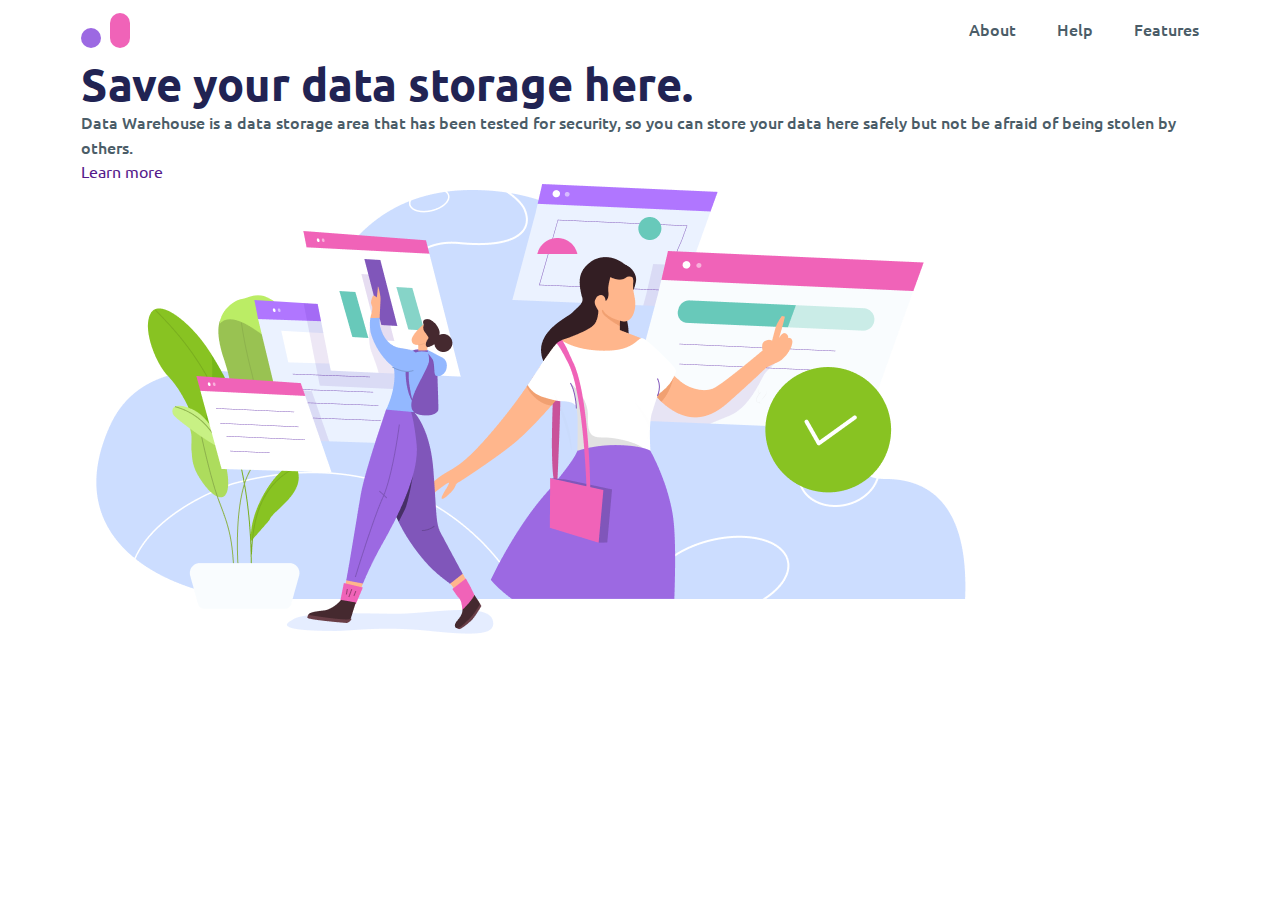
==== module1/index.html @ 9b4b3e64 "first-commit" ====
<!DOCTYPE html>
<html lang="ru">

<head>
  <meta charset="UTF-8">
  <meta name="viewport" content="width=device-width, initial-scale=1.0">
  <meta http-equiv="X-UA-Compatible" content="ie=edge">
  <link rel="stylesheet" href="./styles/style.css">
  <title>Ratio</title>
</head>

<body>

  <header class="header">

    <div class="container">
      <div class="header__menu">
        <div class="header__logo">
          <img src="./images/Logo.svg" alt="">
        </div>
        <nav class="header__links">
          <a href="" class="header__link">About</a>
          <a href="" class="header__link">Help</a>
          <a href="" class="header__link">Features</a>
        </nav>
      </div>
    </div>

  </header>

  <main>
    <section class="banner-principal">
      <div class="container">
        <div class="banner-principal__content">
          <h1 class="banner-principal__title">
            Save your data storage here.
          </h1>
          <p class="banner-principal__text">
            Data Warehouse is a data storage area that has been
            tested for security, so you can store your data here
            safely but not be afraid of being stolen by others.
          </p>
          <a href="" class="banner-principal__btn">Learn more</a>
        </div>
        <div class="banner-principal__image-container">
          <img src="./images/image1 1.svg" alt="" srcset="">
        </div>
      </div>

    </section>

  </main>

  <footer>

  </footer>


  <script src="script.js"></script>
</body>

</html>
---- module1/styles/style.css ----
/*у Убунту нет font-w 800 и 900, как предусматривает макет*/
/*mobile-first*/
@import url('https://fonts.googleapis.com/css2?family=Ubuntu:wght@400;500;700&display=swap');
@import url("./banner-principal.css");


* {
  box-sizing: border-box;
  margin: 0;
}

* > img {
  max-width: 100%;
  height: auto;
}

body {
  font-family: 'Ubuntu', sans-serif;
  background-color: #fff;
}

.container {
  max-width: 1118px;
  width: 90vw;
  height: 100%;
  margin: auto;
}


.header {
  height: 60px;
}

.header__menu {
  height: 100%;
  display: flex;
  justify-content: space-between;
  align-items: center;
  gap: 25px;
}

.header__logo {
  width: 49px;
  height: 35px;
}

.header__links {
  max-width: 230px;
  display: flex;
  justify-content: space-between;
  flex: 1 1 auto;
}

.header__link {
  display: block;
  text-decoration: none;
  font-style: normal;
  font-weight: 500;
  font-size: 16px;
  line-height: 160%;
  color: #4B5D68;
}
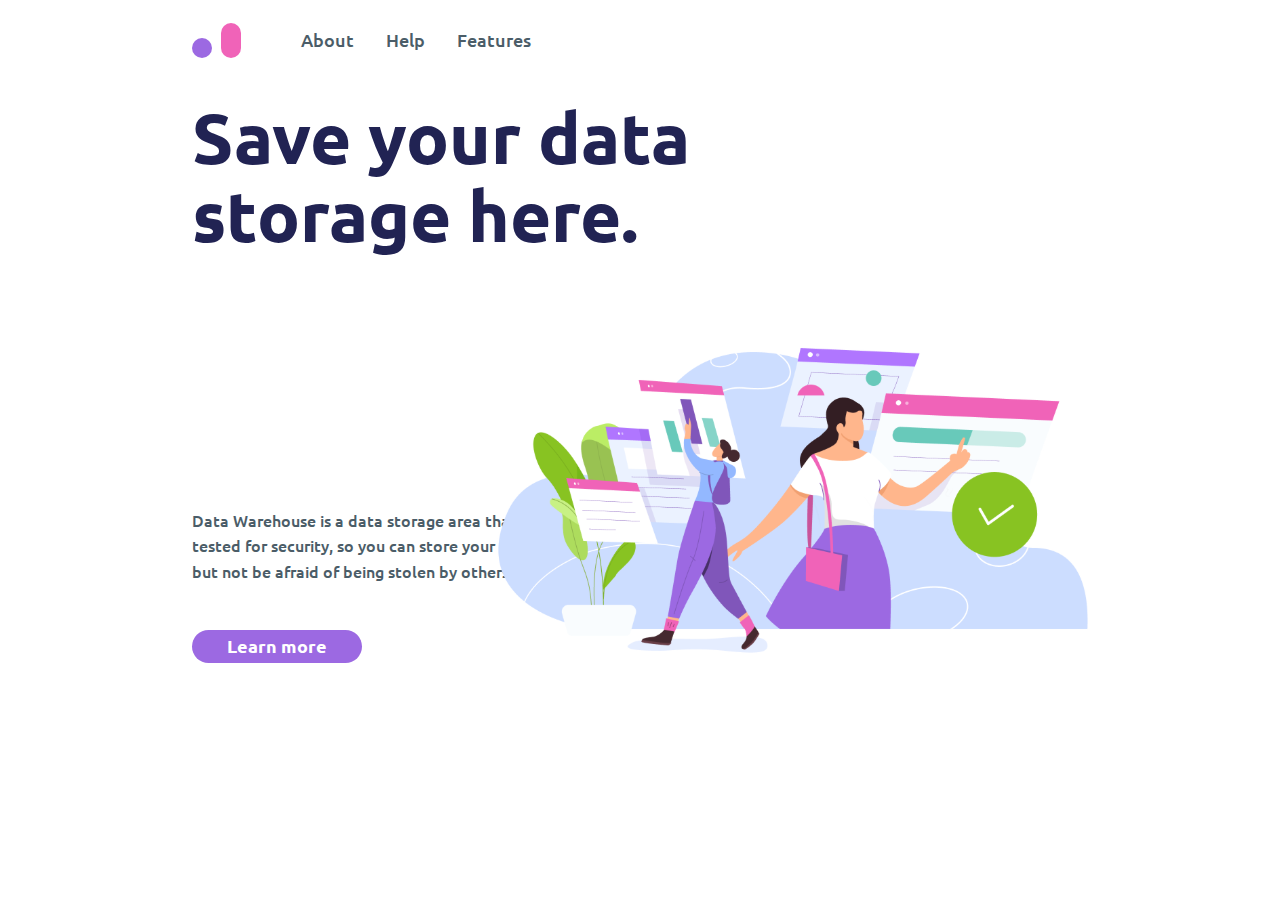
==== commit de9873a5: "2 блока до 1600" ====
--- a/module1/index.html
+++ b/module1/index.html
@@ -6,6 +6,7 @@
   <meta name="viewport" content="width=device-width, initial-scale=1.0">
   <meta http-equiv="X-UA-Compatible" content="ie=edge">
   <link rel="stylesheet" href="./styles/style.css">
+  <link rel="stylesheet" href="./styles/banner-principal.css">
   <title>Ratio</title>
 </head>
 
@@ -30,7 +31,7 @@
 
   <main>
     <section class="banner-principal">
-      <div class="container">
+      <div class="banner-principal__body container">
         <div class="banner-principal__content">
           <h1 class="banner-principal__title">
             Save your data storage here.
--- a/module1/styles/style.css
+++ b/module1/styles/style.css
@@ -1,5 +1,12 @@
 /*у Убунту нет font-w 800 и 900, как предусматривает макет*/
 /*mobile-first*/
+/*>=576px*/
+/*>=768px*/
+/*>=992px*/
+/*>=1200px*/
+/*>=1400px => макет в Фигме*/
+
+
 @import url('https://fonts.googleapis.com/css2?family=Ubuntu:wght@400;500;700&display=swap');
 @import url("./banner-principal.css");
 
@@ -9,8 +16,9 @@
   margin: 0;
 }
 
-* > img {
-  max-width: 100%;
+*>img {
+  display: block;
+  width: 100%;
   height: auto;
 }
 
@@ -25,16 +33,22 @@
   height: 100%;
   margin: auto;
 }
+@media screen and (min-width: 1200px) {
+  .container {
+    width: 70vw;
+  }
+}
 
 
 .header {
   height: 60px;
+  margin-bottom: 4vh;
 }
 
 .header__menu {
   height: 100%;
   display: flex;
-  justify-content: space-between;
+  justify-content: flex-start;
   align-items: center;
   gap: 25px;
 }
@@ -59,4 +73,26 @@
   font-size: 16px;
   line-height: 160%;
   color: #4B5D68;
+}
+
+@media screen and (min-width: 768px) {
+  .header {
+    height: 80px;
+    margin-bottom: 2vh;
+  }
+
+  .header__menu {
+    /* gap: 120px */
+  }
+
+  .header__link {
+    font-size: 18px;
+  }
+
+}
+
+@media screen and (min-width: 992px) {
+  .header__menu {
+    gap: 60px
+  }
 }--- a/module1/styles/banner-principal.css
+++ b/module1/styles/banner-principal.css
@@ -0,0 +1,134 @@
+.banner-principal {}
+
+.banner-principal__body {
+  display: flex;
+  flex-direction: column;
+  height: 565px;
+
+}
+
+.banner-principal__content {
+  display: flex;
+  flex-direction: column;
+  margin-bottom: 5vh;
+}
+
+.banner-principal__title {
+  font-style: normal;
+  font-weight: 700;
+  /* font-size: 45px; */
+  font-size: calc(45px + (25 + 25 * 0.7) * ((100vw - 320px) / 1600));
+  line-height: 110%;
+  color: #212353;
+  margin-bottom: 4vh;
+}
+
+.banner-principal__text {
+  font-style: normal;
+  font-weight: 500;
+  font-size: 16px;
+  line-height: 160%;
+  color: #4B5D68;
+  margin-bottom: 4vh;
+}
+
+.banner-principal__btn {
+  display: flex;
+  justify-content: center;
+  align-items: center;
+  width: 170px;
+  height: 60px;
+  margin: auto;
+  text-decoration: none;
+  color: #fff;
+  background-color: #9C69E2;
+  border-radius: 50px;
+  font-size: 18px;
+  font-weight: 800;
+  font-style: normal;
+  line-height: 160%;
+}
+
+.banner-principal__image-container {
+  display: flex;
+  justify-content: flex-end;
+}
+
+@media screen and (min-width: 768px) {
+  .banner-principal__content {
+    margin-bottom: 10vh;
+  }
+
+  .banner-principal__title {
+    margin-bottom: 3vh;
+  }
+
+  .banner-principal__content {}
+
+  .banner-principal__text {
+    /* margin-bottom: 10vh; */
+  }
+
+}
+
+@media screen and (min-width: 992px) {
+  .banner-principal__body {
+    flex-direction: row;
+  }
+
+  .banner-principal__content {
+    flex-shrink: 4;
+    margin-bottom: 0;
+  }
+
+  .banner-principal__title {
+    /* position: absolute; */
+    min-width: 200%;
+    max-width: 50vh;
+    height: 30%;
+    margin: 0 0 5vh;
+  }
+
+  .banner-principal__text {
+    /* margin-top: 30%; */
+    min-width: 120%;
+    margin-bottom: 30%;
+  }
+
+  .banner-principal__btn {
+    margin: 0 0;
+  }
+
+  .banner-principal__image-container {
+    display: flex;
+    align-items: flex-end;
+    flex-shrink: 2;
+    min-width: 600px;
+  }
+}
+
+@media screen and (min-width: 1200px) {
+  .banner-principal__body {}
+
+  .banner-principal__content {
+    margin-bottom: 0;
+  }
+
+  .banner-principal__title {
+    width: 200%;
+    height: fit-content;
+    margin: 0 0 2vh;
+  }
+
+  .banner-principal__text {
+    width: 150%;
+    margin-top: 80%;
+    margin-bottom: 5vh;
+  }
+
+  .banner-principal__btn {
+    margin: 0 0;
+  }
+
+  .banner-principal__image-container {}
+}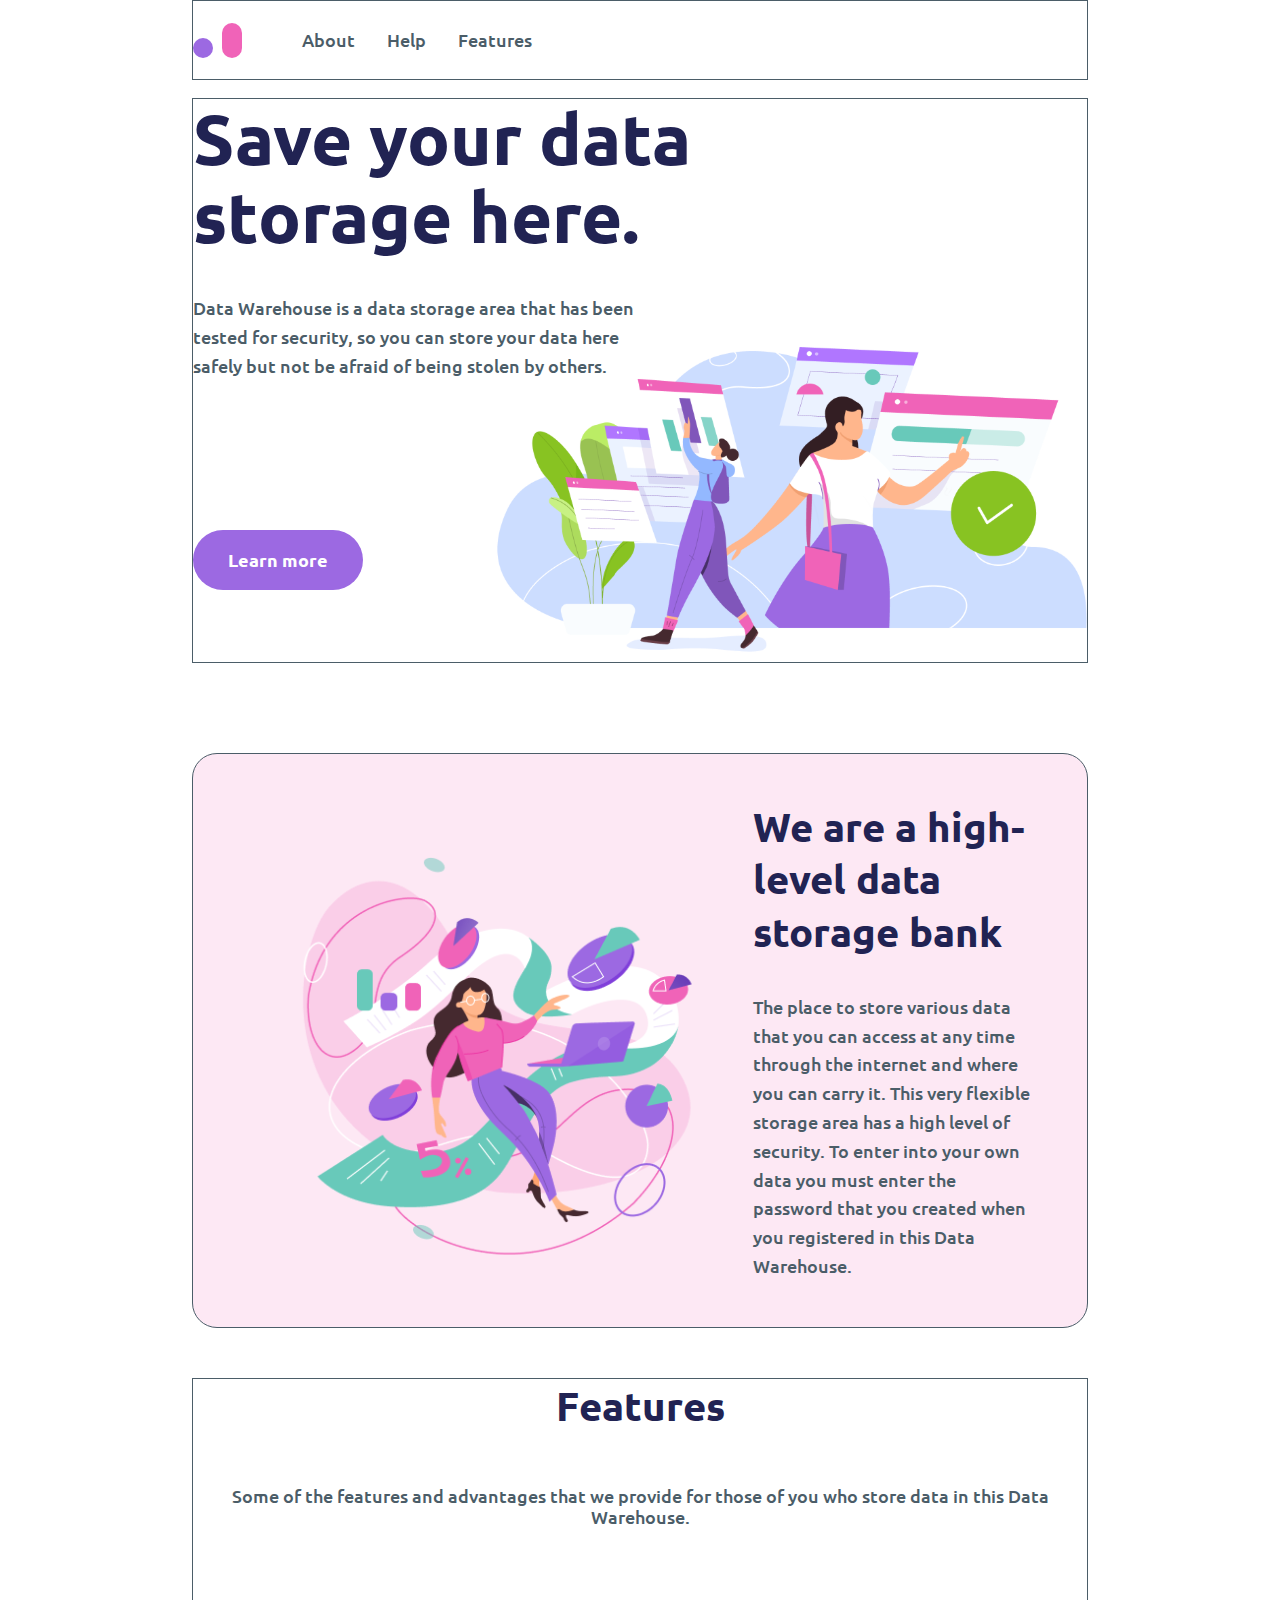
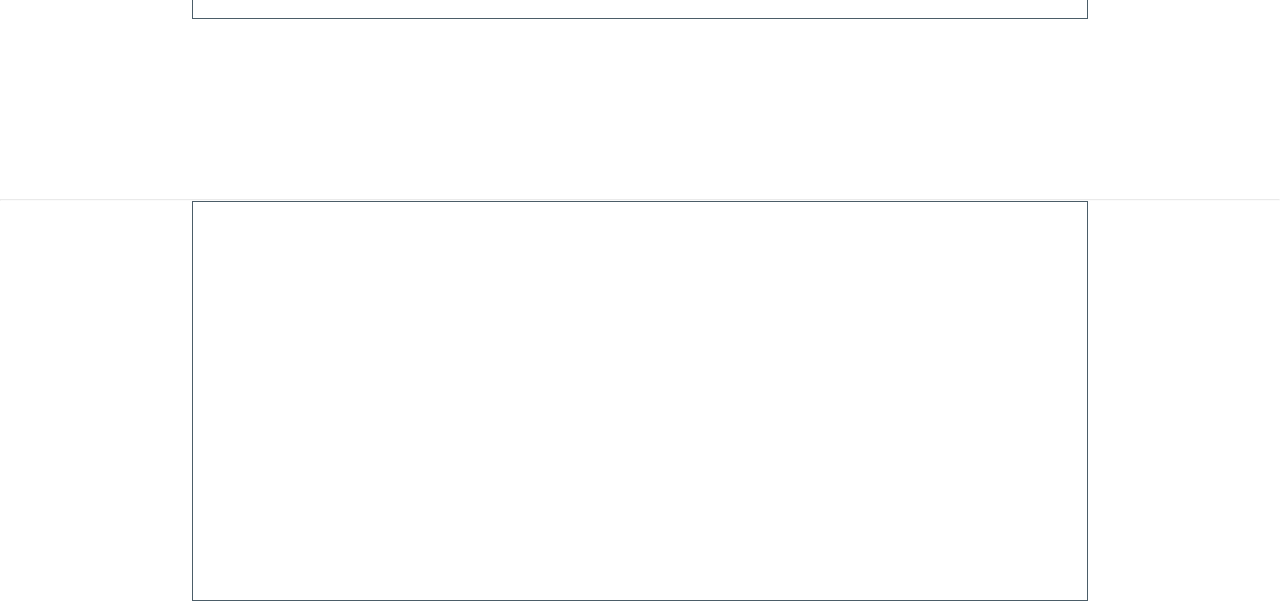
==== commit 46eca6d1: "продолжение вёрстки" ====
--- a/module1/index.html
+++ b/module1/index.html
@@ -5,8 +5,12 @@
   <meta charset="UTF-8">
   <meta name="viewport" content="width=device-width, initial-scale=1.0">
   <meta http-equiv="X-UA-Compatible" content="ie=edge">
+  <link rel="shortcut icon" href="./images/Logo.svg" type="image/x-icon">
   <link rel="stylesheet" href="./styles/style.css">
   <link rel="stylesheet" href="./styles/banner-principal.css">
+  <link rel="stylesheet" href="./styles/description.css">
+  <link rel="stylesheet" href="./styles/features.css">
+  <link rel="stylesheet" href="./styles/footer.css">
   <title>Ratio</title>
 </head>
 
@@ -50,10 +54,122 @@
 
     </section>
 
+    <section class="description">
+      <div class="description__body container">
+        <div class="description__image-container">
+          <img src="./images/image2.svg" alt="">
+        </div>
+        <div class="description__content">
+          <h2 class="description__title">We are a high-level data storage bank</h2>
+          <p class="description__text">The place to store various data that you can access at any time through the
+            internet and
+            where you can carry it.
+            This very flexible storage area has a high level of security. To enter into your own data you must enter the
+            password
+            that you created when you registered in this Data Warehouse.</p>
+        </div>
+      </div>
+
+    </section>
+
+    <section class="features">
+      <div class="features__body container">
+        <header class="features__header">
+          <h2 class="features__title">Features</h2>
+          <p class="features__text">
+            Some of the features and advantages that
+            we provide for those of you who store data
+            in this Data Warehouse.
+          </p>
+        </header>
+        <div class="features__items">
+          <!-- <article class="features-item">
+            <div class="features-item__image-container">
+              <img src="./images/image3 1.svg" alt="">
+            </div>
+            <div class="features-item__content">
+              <h3 class="features-item__title">Search Data</h3>
+              <p class="features-item__text">Don’t worry if your
+                data is very large, the Data Warehoue provides 
+                a search engine, which is useful for making 
+                it easier to find data effectively saving time.
+              </p>
+              <div class="features-item__more">
+                <a href="" class="features-item__link">Learn more</a>
+                <img class="features-item__icon" src="./images/icons/arrow.svg" alt="icon to link">
+              </div>
+
+            </div>
+
+
+          </article>
+          <article class="features-item">
+            <div class="features-item__image-container">
+              <img src="./images/image4.svg" alt="">
+            </div>
+            <div class="features-item__content">
+              <h3 class="features-item__title">24 Hours Access</h3>
+              <p class="features-item__text">Access is given 24 hours a full morning to night and
+              meet again in the morning, giving you comfort when
+              you need data when urgent.
+              </p>
+              <div class="features-item__more">
+                <a href="" class="features-item__link">Learn more</a>
+                <img class="features-item__icon" src="./images/icons/arrow.svg" alt="icon to link">
+              </div>
+          
+            </div>
+          
+          
+          </article>
+          <article class="features-item">
+            <div class="features-item__image-container">
+              <img src="./images/image5 1.svg" alt="">
+            </div>
+            <div class="features-item__content">
+              <h3 class="features-item__title">Print Out</h3>
+              <p class="features-item__text">Print out service gives you convenience if someday
+              you need print data, just edit it all and just print it.
+              </p>
+              <div class="features-item__more">
+                <a href="" class="features-item__link">Learn more</a>
+                <img class="features-item__icon" src="./images/icons/arrow.svg" alt="icon to link">
+              </div>
+          
+            </div>
+          
+          
+          </article>
+          <article class="features-item">
+            <div class="features-item__image-container">
+              <img src="./images/image6 1.svg" alt="">
+            </div>
+            <div class="features-item__content">
+              <h3 class="features-item__title">Security Code</h3>
+              <p class="features-item__text">Data Security is one of our best facilities. Allows for your files
+              to be safer. The file can be secured with a code or password that
+              you created, so only you can open the file.
+              </p>
+              <div class="features-item__more">
+                <a href="" class="features-item__link">Learn more</a>
+                <img class="features-item__icon" src="./images/icons/arrow.svg" alt="icon to link">
+              </div>
+          
+            </div>
+          
+          
+          </article> -->
+        </div>
+      </div>
+    </section>
+
   </main>
-
-  <footer>
-
+  <footer class="footer">
+    <hr>
+    <div class="footer-container container">
+      <div class="footer-content"></div>
+      <div class="footer-social-media"></div>
+    </div>
   </footer>
 
 
--- a/module1/styles/style.css
+++ b/module1/styles/style.css
@@ -9,6 +9,9 @@
 
 @import url('https://fonts.googleapis.com/css2?family=Ubuntu:wght@400;500;700&display=swap');
 @import url("./banner-principal.css");
+@import url("./description.css");
+@import url("./features.css");
+@import url("./footer.css");
 
 
 * {
@@ -28,11 +31,14 @@
 }
 
 .container {
-  max-width: 1118px;
+  max-width: 1120px;
   width: 90vw;
   height: 100%;
   margin: auto;
+
+  border: 1px solid #4B5D68;
 }
+
 @media screen and (min-width: 1200px) {
   .container {
     width: 70vw;
--- a/module1/styles/banner-principal.css
+++ b/module1/styles/banner-principal.css
@@ -1,22 +1,25 @@
-.banner-principal {}
+.banner-principal {
+  margin-bottom: 60px;
+}
 
 .banner-principal__body {
   display: flex;
   flex-direction: column;
-  height: 565px;
+  min-height: 565px;
+
 
 }
 
 .banner-principal__content {
   display: flex;
   flex-direction: column;
-  margin-bottom: 5vh;
+  margin-bottom: 8vh;
 }
 
 .banner-principal__title {
   font-style: normal;
   font-weight: 700;
-  /* font-size: 45px; */
+  /* font-size: 45px; для 1600px*/
   font-size: calc(45px + (25 + 25 * 0.7) * ((100vw - 320px) / 1600));
   line-height: 110%;
   color: #212353;
@@ -108,6 +111,10 @@
 }
 
 @media screen and (min-width: 1200px) {
+  .banner-principal {
+    margin-bottom: 90px;
+  }
+
   .banner-principal__body {}
 
   .banner-principal__content {
@@ -117,13 +124,13 @@
   .banner-principal__title {
     width: 200%;
     height: fit-content;
-    margin: 0 0 2vh;
+    margin: 0 0 40px;
   }
 
   .banner-principal__text {
     width: 150%;
-    margin-top: 80%;
-    margin-bottom: 5vh;
+    margin-bottom: 150px;
+    font-size: 18px;
   }
 
   .banner-principal__btn {
--- a/module1/styles/description.css
+++ b/module1/styles/description.css
@@ -0,0 +1,87 @@
+.description {
+  margin-bottom: 50px;
+}
+
+.description__body {
+  display: flex;
+  flex-direction: column-reverse;
+  background: rgba(240, 99, 184, 0.15);
+  border-radius: 25px;
+  padding: 7% 4%;
+}
+
+
+.description__image-container {}
+
+.description__content {}
+
+.description__title {
+  font-style: normal;
+  font-weight: 700;
+  /* font-size: 40px; для 1600px*/
+  font-size: calc(30px + (10 + 10 * 0.7) * ((100vw - 320px) / 1600));
+  line-height: 130%;
+  color: #212353;
+  margin-bottom: 4vh;
+}
+
+.description__text {
+  font-style: normal;
+  font-weight: 500;
+  font-size: 18px;
+  /* line-height: 160%; для 1600px*/
+  line-height: 120%;
+  color: #4B5D68;
+}
+
+@media screen and (min-width: 992px) {
+  .description__body {
+    flex-direction: row;
+    gap: 5%;
+  }
+
+  .description__image-container {
+    flex-shrink: 1;
+  }
+
+  .description__content {
+    flex-shrink: 2;
+  }
+
+  .description__text {
+    line-height: 160%;
+  }
+}
+
+@media screen and (min-width:1200px) {
+  .description {
+    /* max-height: 560px; */
+  }
+
+  .description__body {
+    padding: 3% 4%;
+  }
+
+  .description__image-container {
+    width: 469px;
+    height: 496px;
+    flex-shrink: 0;
+  }
+
+  .description__content {
+    display: flex;
+    flex-direction: column;
+    justify-content: center;
+  }
+
+  .description__text {
+    line-height: 160%;
+  }
+}
+
+@media screen and (min-width:1400px) {
+  .description {
+    max-height: 560px;
+    margin-bottom: 100px;
+  }
+}--- a/module1/styles/features.css
+++ b/module1/styles/features.css
@@ -0,0 +1,237 @@
+.features {}
+
+.features__body {
+  margin-bottom: 20vh;
+}
+
+.features__header {
+  display: flex;
+  flex-direction: column;
+  align-items: center;
+  margin-bottom: 50px;
+}
+
+.features__title {
+  font-style: normal;
+  font-weight: 700;
+  /* font-size: 40px; для 1600px */
+  font-size: calc(30px + (10 + 10 * 0.7) * ((100vw - 320px) / 1600));
+  line-height: 130%;
+  color: #212353;
+  margin-bottom: 6%;
+}
+
+.features__text {
+  font-style: normal;
+  font-weight: 500;
+  font-size: 18px;
+  text-align: center;
+  line-height: 120%;
+  /* line-height: 160%; для 1600px*/
+  color: #4B5D68;
+}
+
+.features__items {
+  display: flex;
+  flex-direction: column;
+  gap: 30px;
+}
+
+.features-item {
+  display: block;
+  background: url("../images/backgrounds/Group 70.svg") no-repeat;
+  background-size: auto 100%;
+  max-width: 442px;
+  height: auto;
+  /* max-height: 358px; */
+  margin: auto;
+  padding: 10%;
+  border-radius: 50px;
+}
+
+.features-item__image-container {
+  display: block;
+  min-width: 200px;
+  height: auto;
+  max-width: 230px;
+  margin: auto;
+  /* margin-top: -60%; */
+}
+
+.features-item__content {
+  display: flex;
+  flex-direction: column;
+  justify-content: space-between;
+  min-height: 200px;
+  max-width: 220px;
+  gap: 10px;
+}
+
+.features-item__title {
+  font-style: normal;
+  font-weight: 400;
+  font-size: 24px;
+  line-height: 130%;
+  text-align: center;
+  color: #212353;
+}
+
+.features-item__text {
+  font-style: normal;
+  font-weight: normal;
+  font-size: 16px;
+  width: 90%;
+  margin: auto;
+  /* line-height: 160%; для 1600px*/
+  line-height: 130%;
+  color: #4B5D68;
+}
+
+.features-item__more {
+  display: flex;
+  flex-direction: row;
+  justify-content: space-between;
+  width: 127px;
+  height: 26px;
+  margin: auto;
+}
+
+.features-item__link {
+  text-decoration: none;
+  font-style: normal;
+  font-weight: 900;
+  font-size: 16px;
+  /* line-height: 160%; для 1600px */
+  line-height: 120%;
+  letter-spacing: 0.005em;
+  color: #212353;
+  margin-top: 2px;
+}
+
+.features-item__icon {
+  display: block;
+  width: 20px;
+  height: 14px;
+  margin: auto;
+}
+
+@media screen and (min-width:576px) {
+  .features__items {
+    flex-direction: row;
+    flex-wrap: wrap;
+  }
+
+  .features-item {
+    /*ПЕРЕДЕЛАТЬ*/
+    display: flex;
+    gap: 30px;
+    background: url("../images/backgrounds/Group 70.svg") no-repeat scroll right center;
+    background-size: contain;
+    padding: 20px 5px;
+    /* height: 442px; */
+  }
+
+  .features-item__image-container {
+    height: auto;
+    width: 232px;
+    flex-shrink: 2;
+    padding: 0;
+    margin: 0;
+    display: flex;
+    align-items: center;
+  }
+
+  .features-item__content {
+    flex-shrink: 6;
+    gap: 15px;
+  }
+
+  .features-item__title {
+    margin-bottom: 30px;
+  }
+
+  .features-item__text {
+    width: 100%;
+    line-height: 140%;
+  }
+}
+
+@media screen and (min-width:768px) {
+  .features__header {
+    margin-bottom: 50px;
+  }
+
+  .features-item__content {
+    gap: 30px;
+  }
+
+  .features-item__title {
+    margin: 0;
+  }
+
+  .features-item__text {
+    line-height: 160%;
+  }
+}
+
+@media screen and (min-width:992px) {
+  .features__header {
+    margin-bottom: 90px;
+  }
+
+  .features__items {
+    justify-content: space-between;
+  }
+
+  .features-item {
+    max-width: 400px;
+    margin: 0;
+  }
+}
+
+@media screen and (min-width:1400px) {
+  .features__header {
+    margin-bottom: 100px;
+  }
+
+  .features__items {
+    gap: 10px;
+    /* padding-left: 30px; */
+  }
+
+  .features-item {
+    max-width: 430px;
+    /* height: 358px; */
+    padding: 44px 0;
+    flex: 1 1 auto;
+  }
+
+  .features-item__image-container {
+    margin-left: -20%;
+    align-items: flex-start;
+  }
+
+  .features-item__content {}
+
+  .features-item__text {
+    margin: 0;
+  }
+
+  .features-item__more {
+    margin: 0;
+  }
+}
+
+@media screen and (min-width:1600px) {
+  .features__header {}
+
+  .features-item {
+    max-width: 442px;
+    /* height: 358px; */
+    padding: 44px 0;
+  }
+
+  .features__items {
+    gap: 45px;
+  }
+}--- a/module1/styles/footer.css
+++ b/module1/styles/footer.css
@@ -0,0 +1,13 @@
+.footer {
+  min-height: 400px;
+}
+
+.footer>hr {
+  height: 2px;
+  background: #9C69E2;
+  opacity: 0.2;
+}
+
+.footer-container {
+  min-height: 400px;
+}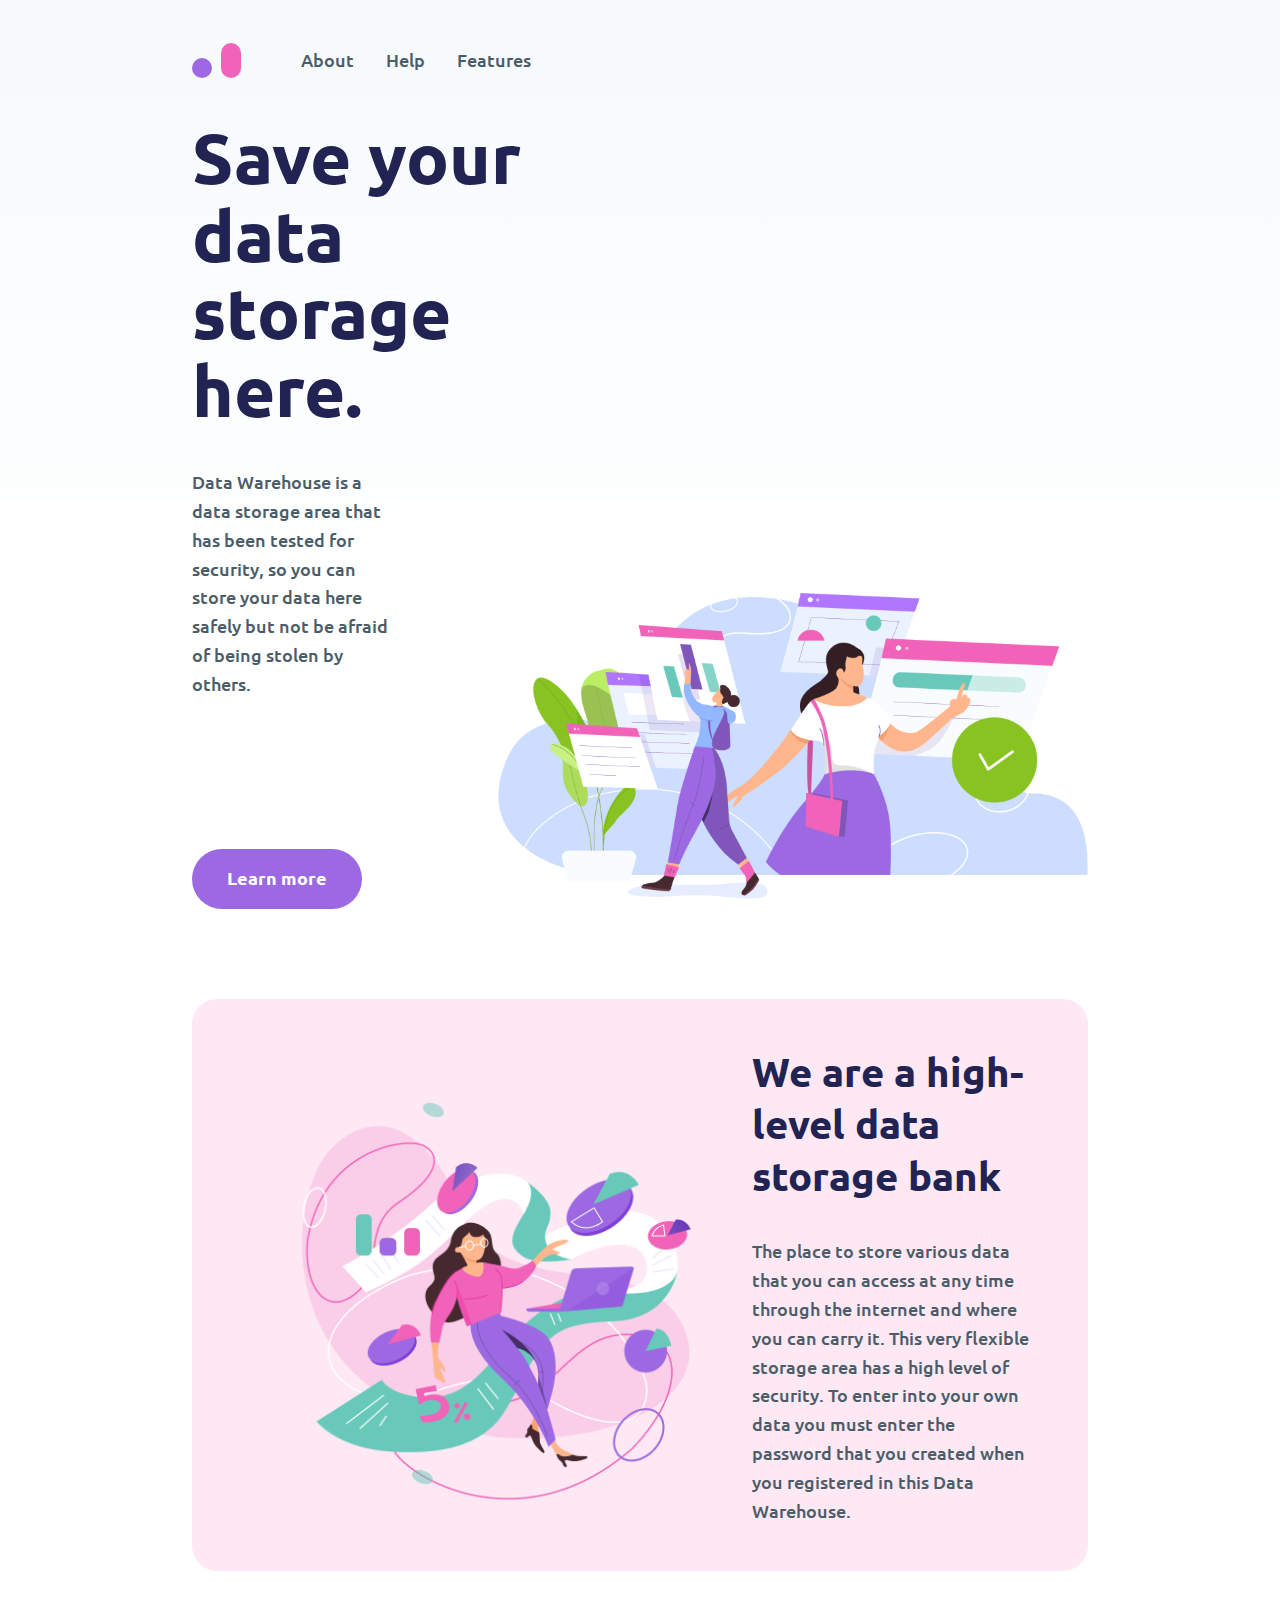
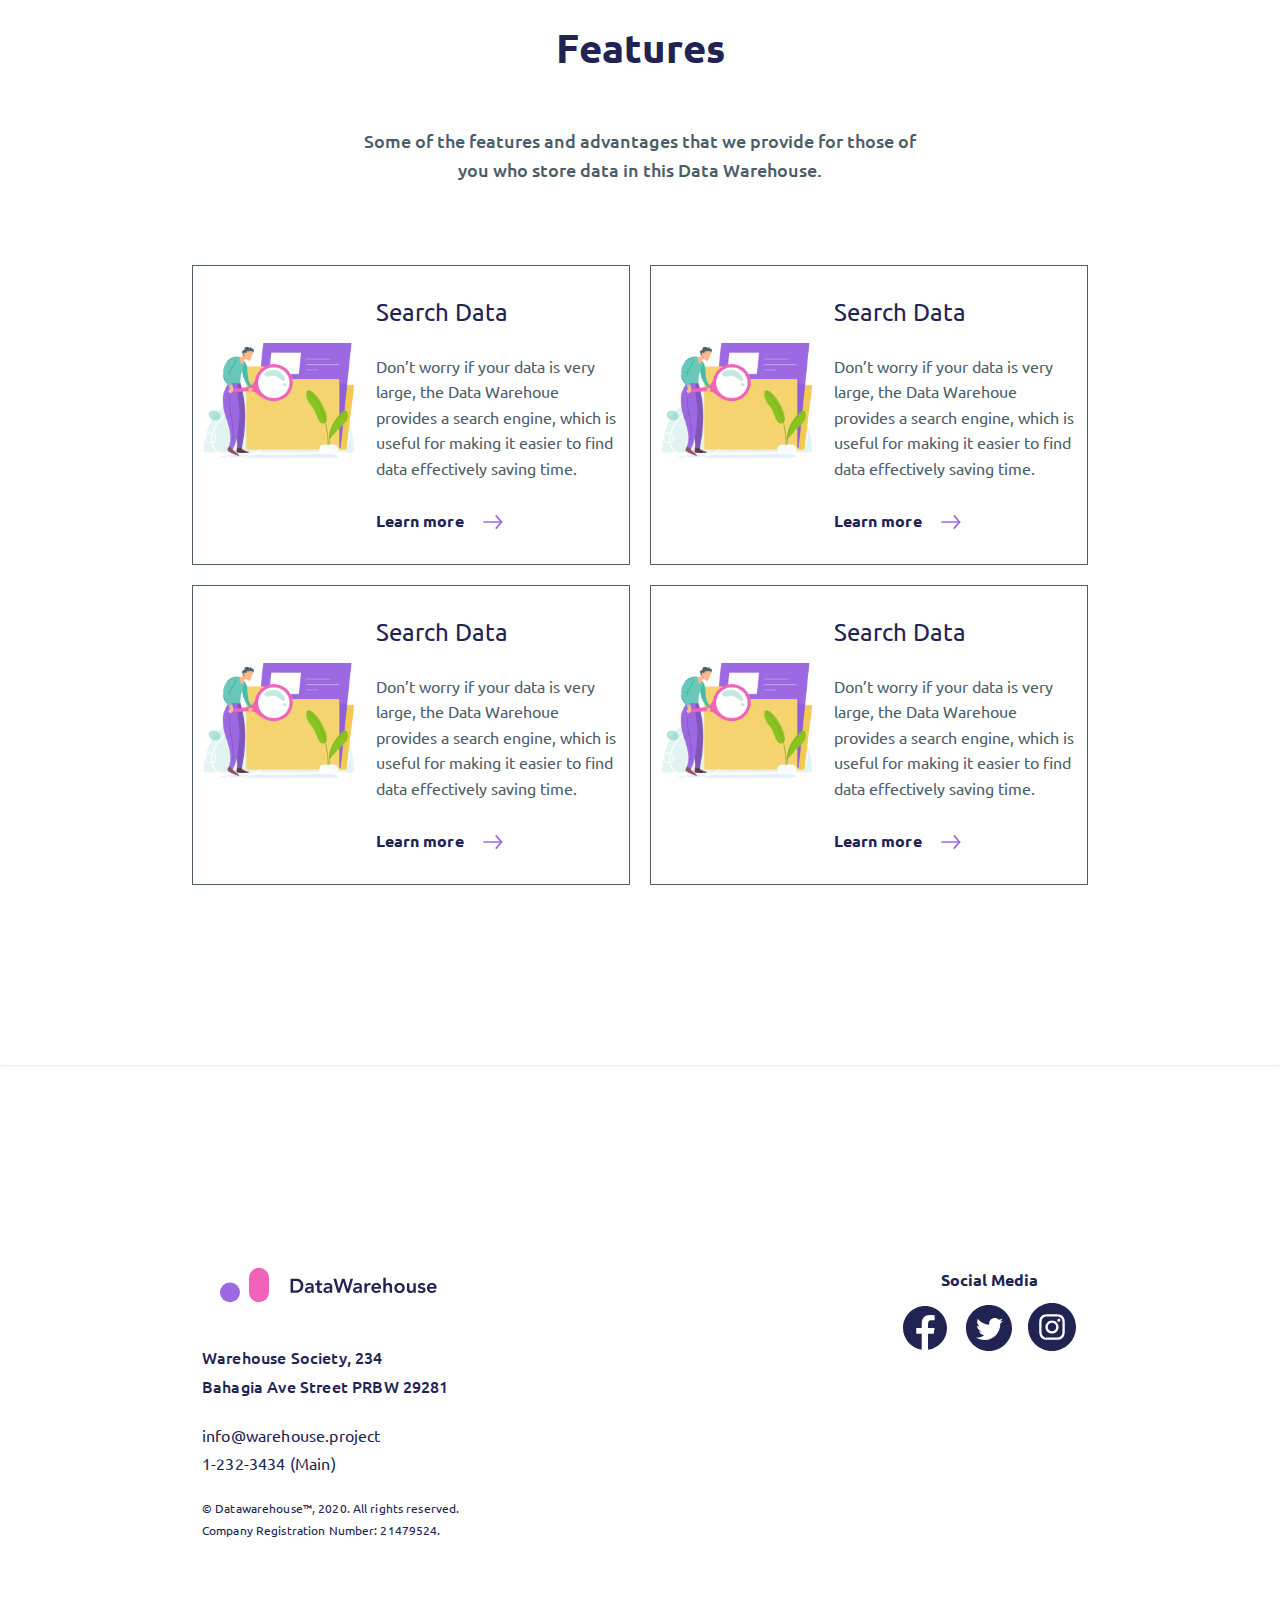
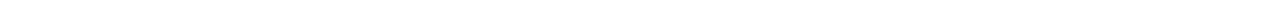
==== commit d8965198: "footer + features" ====
--- a/module1/index.html
+++ b/module1/index.html
@@ -83,92 +83,152 @@
           </p>
         </header>
         <div class="features__items">
-          <!-- <article class="features-item">
-            <div class="features-item__image-container">
-              <img src="./images/image3 1.svg" alt="">
-            </div>
-            <div class="features-item__content">
-              <h3 class="features-item__title">Search Data</h3>
-              <p class="features-item__text">Don’t worry if your
-                data is very large, the Data Warehoue provides 
-                a search engine, which is useful for making 
-                it easier to find data effectively saving time.
-              </p>
-              <div class="features-item__more">
-                <a href="" class="features-item__link">Learn more</a>
-                <img class="features-item__icon" src="./images/icons/arrow.svg" alt="icon to link">
-              </div>
-
-            </div>
-
-
-          </article>
-          <article class="features-item">
-            <div class="features-item__image-container">
-              <img src="./images/image4.svg" alt="">
-            </div>
-            <div class="features-item__content">
-              <h3 class="features-item__title">24 Hours Access</h3>
-              <p class="features-item__text">Access is given 24 hours a full morning to night and
-              meet again in the morning, giving you comfort when
-              you need data when urgent.
-              </p>
-              <div class="features-item__more">
-                <a href="" class="features-item__link">Learn more</a>
-                <img class="features-item__icon" src="./images/icons/arrow.svg" alt="icon to link">
-              </div>
-          
-            </div>
-          
-          
-          </article>
-          <article class="features-item">
-            <div class="features-item__image-container">
-              <img src="./images/image5 1.svg" alt="">
-            </div>
-            <div class="features-item__content">
-              <h3 class="features-item__title">Print Out</h3>
-              <p class="features-item__text">Print out service gives you convenience if someday
-              you need print data, just edit it all and just print it.
-              </p>
-              <div class="features-item__more">
-                <a href="" class="features-item__link">Learn more</a>
-                <img class="features-item__icon" src="./images/icons/arrow.svg" alt="icon to link">
-              </div>
-          
-            </div>
-          
-          
-          </article>
-          <article class="features-item">
-            <div class="features-item__image-container">
-              <img src="./images/image6 1.svg" alt="">
-            </div>
-            <div class="features-item__content">
-              <h3 class="features-item__title">Security Code</h3>
-              <p class="features-item__text">Data Security is one of our best facilities. Allows for your files
-              to be safer. The file can be secured with a code or password that
-              you created, so only you can open the file.
-              </p>
-              <div class="features-item__more">
-                <a href="" class="features-item__link">Learn more</a>
-                <img class="features-item__icon" src="./images/icons/arrow.svg" alt="icon to link">
-              </div>
-          
-            </div>
-          
-          
-          </article> -->
+          <article class="features-item">
+            <div class="features-item__image-container">
+              <img src="./images/image3 1.svg" alt="">
+            </div>
+            <div class="features-item__content">
+              <h3 class="features-item__title">Search Data</h3>
+              <p class="features-item__text">Don’t worry if your
+                data is very large, the Data Warehoue provides
+                a search engine, which is useful for making
+                it easier to find data effectively saving time.
+              </p>
+              <div class="features-item__more">
+                <a href="" class="features-item__link">Learn more<img class="features-item__icon"
+                    src="./images/icons/arrow.svg" alt="icon to link"></a>
+              </div>
+
+            </div>
+
+
+          </article>
+          <article class="features-item">
+            <div class="features-item__image-container">
+              <img src="./images/image3 1.svg" alt="">
+            </div>
+            <div class="features-item__content">
+              <h3 class="features-item__title">Search Data</h3>
+              <p class="features-item__text">Don’t worry if your
+                data is very large, the Data Warehoue provides
+                a search engine, which is useful for making
+                it easier to find data effectively saving time.
+              </p>
+              <div class="features-item__more">
+                <a href="" class="features-item__link">Learn more<img class="features-item__icon"
+                    src="./images/icons/arrow.svg" alt="icon to link"></a>
+              </div>
+
+            </div>
+
+
+          </article>
+          <article class="features-item">
+            <div class="features-item__image-container">
+              <img src="./images/image3 1.svg" alt="">
+            </div>
+            <div class="features-item__content">
+              <h3 class="features-item__title">Search Data</h3>
+              <p class="features-item__text">Don’t worry if your
+                data is very large, the Data Warehoue provides
+                a search engine, which is useful for making
+                it easier to find data effectively saving time.
+              </p>
+              <div class="features-item__more">
+                <a href="" class="features-item__link">Learn more<img class="features-item__icon"
+                    src="./images/icons/arrow.svg" alt="icon to link"></a>
+              </div>
+
+            </div>
+
+
+          </article>
+          <article class="features-item">
+            <div class="features-item__image-container">
+              <img src="./images/image3 1.svg" alt="">
+            </div>
+            <div class="features-item__content">
+              <h3 class="features-item__title">Search Data</h3>
+              <p class="features-item__text">Don’t worry if your
+                data is very large, the Data Warehoue provides
+                a search engine, which is useful for making
+                it easier to find data effectively saving time.
+              </p>
+              <div class="features-item__more">
+                <a href="" class="features-item__link">Learn more<img class="features-item__icon"
+                    src="./images/icons/arrow.svg" alt="icon to link"></a>
+              </div>
+
+            </div>
+
+
+          </article>
+
         </div>
       </div>
     </section>
 
   </main>
+  <hr>
   <footer class="footer">
-    <hr>
-    <div class="footer-container container">
-      <div class="footer-content"></div>
-      <div class="footer-social-media"></div>
+    <div class="footer__container container">
+      <div class="footer__content">
+        <header class="footer__header">
+          <img src="./images/Logo-footer.svg" alt="">
+        </header>
+        <div class="footer__address">
+          <p>Warehouse Society, 234 <br>
+            Bahagia Ave Street
+            PRBW 29281
+          </p>
+        </div>
+        <div class="footer__contacts">
+          <p>
+            info@warehouse.project <br>
+            1-232-3434 (Main)
+          </p>
+        </div>
+        <div class="footer__copiright">
+          <p>© Datawarehouse™, 2020. All rights reserved. <br>
+            Company Registration Number: 21479524.
+          </p>
+        </div>
+      </div>
+      <div class="footer__media">
+        <h4 class="footer__media-title">Social Media</h4>
+        <div class="footer__media-links">
+          <!--facebook-->
+          <div class="footer__media-link">
+            <a href="">
+              <svg xmlns="http://www.w3.org/2000/svg" viewBox="0 0 50 50">
+                <path
+                  d="M25,3C12.85,3,3,12.85,3,25c0,11.03,8.125,20.137,18.712,21.728V30.831h-5.443v-5.783h5.443v-3.848 c0-6.371,3.104-9.168,8.399-9.168c2.536,0,3.877,0.188,4.512,0.274v5.048h-3.612c-2.248,0-3.033,2.131-3.033,4.533v3.161h6.588 l-0.894,5.783h-5.694v15.944C38.716,45.318,47,36.137,47,25C47,12.85,37.15,3,25,3z" />
+              </svg>
+            </a>
+          </div>
+          <!--twitter-->
+          <div class="footer__media-link">
+            <a href=""><svg xmlns="http://www.w3.org/2000/svg" viewBox="0 0 50 50">
+                <path
+                  d="M25,2C12.317,2,2,12.317,2,25s10.317,23,23,23s23-10.317,23-23S37.683,2,25,2z M36.237,20.524 c0.01,0.236,0.016,0.476,0.016,0.717C36.253,28.559,30.68,37,20.491,37c-3.128,0-6.041-0.917-8.491-2.489 c0.433,0.052,0.872,0.077,1.321,0.077c2.596,0,4.985-0.884,6.879-2.37c-2.424-0.044-4.468-1.649-5.175-3.847 c0.339,0.065,0.686,0.1,1.044,0.1c0.505,0,0.995-0.067,1.458-0.195c-2.532-0.511-4.441-2.747-4.441-5.432c0-0.024,0-0.047,0-0.07 c0.747,0.415,1.6,0.665,2.509,0.694c-1.488-0.995-2.464-2.689-2.464-4.611c0-1.015,0.272-1.966,0.749-2.786 c2.733,3.351,6.815,5.556,11.418,5.788c-0.095-0.406-0.145-0.828-0.145-1.262c0-3.059,2.48-5.539,5.54-5.539 c1.593,0,3.032,0.672,4.042,1.749c1.261-0.248,2.448-0.709,3.518-1.343c-0.413,1.292-1.292,2.378-2.437,3.064 c1.122-0.136,2.188-0.432,3.183-0.873C38.257,18.766,37.318,19.743,36.237,20.524z" />
+              </svg></a>
+          </div>
+          <!--instagram-->
+          <div class="footer__media-link">
+            <a href="">
+              <svg viewBox="0 0 50 50" xmlns="http://www.w3.org/2000/svg">
+                <path fill-rule="evenodd" clip-rule="evenodd"
+                  d="M0 24C0 10.7452 10.7452 0 24 0C37.2548 0 48 10.7452 48 24C48 37.2548 37.2548 48 24 48C10.7452 48 0 37.2548 0 24ZM24.0012 11.2C20.5249 11.2 20.0886 11.2152 18.7233 11.2773C17.3606 11.3397 16.4305 11.5555 15.6166 11.872C14.7747 12.1989 14.0606 12.6363 13.3491 13.348C12.6371 14.0595 12.1997 14.7736 11.8717 15.6152C11.5544 16.4294 11.3384 17.3598 11.2771 18.7219C11.216 20.0873 11.2 20.5238 11.2 24.0001C11.2 27.4764 11.2155 27.9114 11.2773 29.2767C11.34 30.6394 11.5557 31.5695 11.872 32.3834C12.1992 33.2253 12.6365 33.9394 13.3483 34.6509C14.0595 35.3629 14.7736 35.8013 15.615 36.1283C16.4294 36.4448 17.3598 36.6605 18.7222 36.7229C20.0876 36.7851 20.5236 36.8003 23.9996 36.8003C27.4762 36.8003 27.9111 36.7851 29.2765 36.7229C30.6391 36.6605 31.5703 36.4448 32.3848 36.1283C33.2264 35.8013 33.9394 35.3629 34.6506 34.6509C35.3626 33.9394 35.8 33.2253 36.128 32.3837C36.4427 31.5695 36.6587 30.6391 36.7227 29.277C36.784 27.9116 36.8 27.4764 36.8 24.0001C36.8 20.5238 36.784 20.0876 36.7227 18.7222C36.6587 17.3595 36.4427 16.4294 36.128 15.6155C35.8 14.7736 35.3626 14.0595 34.6506 13.348C33.9386 12.636 33.2266 12.1987 32.384 11.872C31.5679 11.5555 30.6373 11.3397 29.2746 11.2773C27.9092 11.2152 27.4746 11.2 23.9972 11.2H24.0012Z" />
+                <path fill-rule="evenodd" clip-rule="evenodd"
+                  d="M22.8529 13.5067C23.1937 13.5062 23.574 13.5067 24.0012 13.5067C27.4188 13.5067 27.8239 13.519 29.1735 13.5803C30.4215 13.6374 31.0989 13.8459 31.5501 14.0211C32.1474 14.2531 32.5733 14.5304 33.021 14.9784C33.469 15.4264 33.7464 15.8531 33.9789 16.4505C34.1541 16.9011 34.3629 17.5785 34.4197 18.8265C34.481 20.1758 34.4944 20.5812 34.4944 23.9972C34.4944 27.4132 34.481 27.8186 34.4197 29.1679C34.3626 30.4159 34.1541 31.0933 33.9789 31.5439C33.7469 32.1413 33.469 32.5666 33.021 33.0144C32.573 33.4624 32.1477 33.7397 31.5501 33.9717C31.0994 34.1477 30.4215 34.3557 29.1735 34.4128C27.8242 34.4741 27.4188 34.4874 24.0012 34.4874C20.5833 34.4874 20.1782 34.4741 18.8289 34.4128C17.5809 34.3552 16.9035 34.1466 16.4521 33.9714C15.8547 33.7394 15.428 33.4621 14.98 33.0141C14.532 32.5661 14.2547 32.1405 14.0222 31.5429C13.847 31.0922 13.6382 30.4149 13.5814 29.1669C13.52 27.8175 13.5078 27.4122 13.5078 23.994C13.5078 20.5758 13.52 20.1726 13.5814 18.8233C13.6384 17.5753 13.847 16.8979 14.0222 16.4467C14.2542 15.8494 14.532 15.4227 14.98 14.9747C15.428 14.5267 15.8547 14.2494 16.4521 14.0168C16.9033 13.8408 17.5809 13.6328 18.8289 13.5755C20.0097 13.5222 20.4673 13.5062 22.8529 13.5035V13.5067ZM30.8338 15.632C29.9858 15.632 29.2978 16.3193 29.2978 17.1675C29.2978 18.0155 29.9858 18.7035 30.8338 18.7035C31.6818 18.7035 32.3698 18.0155 32.3698 17.1675C32.3698 16.3195 31.6818 15.632 30.8338 15.632ZM24.0012 17.4267C20.371 17.4267 17.4278 20.37 17.4278 24.0001C17.4278 27.6303 20.371 30.5722 24.0012 30.5722C27.6314 30.5722 30.5735 27.6303 30.5735 24.0001C30.5735 20.37 27.6314 17.4267 24.0012 17.4267Z" />
+                <path fill-rule="evenodd" clip-rule="evenodd"
+                  d="M24.0012 19.7334C26.3575 19.7334 28.2679 21.6436 28.2679 24.0001C28.2679 26.3564 26.3575 28.2668 24.0012 28.2668C21.6446 28.2668 19.7345 26.3564 19.7345 24.0001C19.7345 21.6436 21.6446 19.7334 24.0012 19.7334Z" />
+              </svg>
+            </a>
+
+          </div>
+        </div>
+      </div>
     </div>
   </footer>
 
--- a/module1/styles/style.css
+++ b/module1/styles/style.css
@@ -25,9 +25,20 @@
   height: auto;
 }
 
+hr {
+  display: block;
+  height: 2px;
+  background: #9C69E2;
+  opacity: 0.2;
+}
+
+/* div {
+  border: 1px solid brown;
+} */
+
 body {
   font-family: 'Ubuntu', sans-serif;
-  background-color: #fff;
+  background: linear-gradient(180deg, #F6FAFD 0%, #FFFFFF 19.4%);
 }
 
 .container {
@@ -36,7 +47,7 @@
   height: 100%;
   margin: auto;
 
-  border: 1px solid #4B5D68;
+  /* border: 1px solid #4B5D68; */
 }
 
 @media screen and (min-width: 1200px) {
@@ -98,6 +109,10 @@
 }
 
 @media screen and (min-width: 992px) {
+  .header {
+    margin-top: 20px;
+  }
+
   .header__menu {
     gap: 60px
   }
--- a/module1/styles/banner-principal.css
+++ b/module1/styles/banner-principal.css
@@ -87,7 +87,6 @@
   .banner-principal__title {
     /* position: absolute; */
     min-width: 200%;
-    max-width: 50vh;
     height: 30%;
     margin: 0 0 5vh;
   }
@@ -122,13 +121,16 @@
   }
 
   .banner-principal__title {
-    width: 200%;
+    /* width: 100%; */
+    min-width: 120%;
+    max-width: 120%;
     height: fit-content;
     margin: 0 0 40px;
   }
 
   .banner-principal__text {
-    width: 150%;
+    min-width: 0px;
+    width: 70%;
     margin-bottom: 150px;
     font-size: 18px;
   }
--- a/module1/styles/description.css
+++ b/module1/styles/description.css
@@ -82,6 +82,6 @@
 @media screen and (min-width:1400px) {
   .description {
     max-height: 560px;
-    margin-bottom: 100px;
+    margin-bottom: 150px;
   }
 }--- a/module1/styles/features.css
+++ b/module1/styles/features.css
@@ -8,7 +8,7 @@
   display: flex;
   flex-direction: column;
   align-items: center;
-  margin-bottom: 50px;
+  margin-bottom: 60px;
 }
 
 .features__title {
@@ -22,6 +22,7 @@
 }
 
 .features__text {
+  max-width: 584px;
   font-style: normal;
   font-weight: 500;
   font-size: 18px;
@@ -34,36 +35,26 @@
 .features__items {
   display: flex;
   flex-direction: column;
-  gap: 30px;
+  gap: 50px;
 }
 
 .features-item {
-  display: block;
-  background: url("../images/backgrounds/Group 70.svg") no-repeat;
-  background-size: auto 100%;
-  max-width: 442px;
+  max-width: 530px;
+  display: flex;
+  flex-direction: column;
+  border: 1px solid #4B5D68;
+  ;
+}
+
+.features-item__image-container {
+  max-width: 230px;
   height: auto;
-  /* max-height: 358px; */
   margin: auto;
-  padding: 10%;
-  border-radius: 50px;
-}
-
-.features-item__image-container {
-  display: block;
-  min-width: 200px;
-  height: auto;
-  max-width: 230px;
-  margin: auto;
-  /* margin-top: -60%; */
 }
 
 .features-item__content {
   display: flex;
   flex-direction: column;
-  justify-content: space-between;
-  min-height: 200px;
-  max-width: 220px;
   gap: 10px;
 }
 
@@ -72,101 +63,97 @@
   font-weight: 400;
   font-size: 24px;
   line-height: 130%;
-  text-align: center;
+  display: flex;
+  align-items: center;
   color: #212353;
 }
 
 .features-item__text {
   font-style: normal;
-  font-weight: normal;
+  font-weight: 400;
   font-size: 16px;
-  width: 90%;
-  margin: auto;
-  /* line-height: 160%; для 1600px*/
-  line-height: 130%;
+  /* line-height: 160%; 1600*/
+  line-height: 120%;
   color: #4B5D68;
 }
 
 .features-item__more {
-  display: flex;
-  flex-direction: row;
-  justify-content: space-between;
   width: 127px;
   height: 26px;
-  margin: auto;
 }
 
 .features-item__link {
+  display: flex;
+  justify-content: space-between;
+  align-items: center;
   text-decoration: none;
-  font-style: normal;
-  font-weight: 900;
+  width: 100%;
+  height: 100%;
+  font-style: normal;
+  font-weight: 800;
   font-size: 16px;
-  /* line-height: 160%; для 1600px */
-  line-height: 120%;
+  line-height: 160%;
   letter-spacing: 0.005em;
   color: #212353;
-  margin-top: 2px;
 }
 
 .features-item__icon {
   display: block;
   width: 20px;
   height: 14px;
-  margin: auto;
+  margin-top: 3px;
 }
 
 @media screen and (min-width:576px) {
+  .features-item {
+    max-width: 530px;
+    display: flex;
+    flex-direction: row;
+    gap: 20px;
+  }
+
+  .features-item__image-container {
+    flex: 1 2 30%;
+  }
+
+  .features-item__content {
+    flex: 2 1 70%;
+    gap: 20px;
+  }
+}
+
+@media screen and (min-width:768px) {
   .features__items {
+    display: flex;
     flex-direction: row;
     flex-wrap: wrap;
-  }
-
-  .features-item {
-    /*ПЕРЕДЕЛАТЬ*/
-    display: flex;
     gap: 30px;
-    background: url("../images/backgrounds/Group 70.svg") no-repeat scroll right center;
-    background-size: contain;
-    padding: 20px 5px;
-    /* height: 442px; */
-  }
-
-  .features-item__image-container {
-    height: auto;
-    width: 232px;
-    flex-shrink: 2;
-    padding: 0;
-    margin: 0;
-    display: flex;
-    align-items: center;
-  }
-
-  .features-item__content {
-    flex-shrink: 6;
-    gap: 15px;
-  }
-
-  .features-item__title {
-    margin-bottom: 30px;
-  }
-
-  .features-item__text {
-    width: 100%;
-    line-height: 140%;
-  }
-}
-
-@media screen and (min-width:768px) {
+  }
+
+  .features-item {
+    gap: 10px;
+    flex-basis: calc(50% - 15px);
+  }
+
+}
+
+@media screen and (min-width:992px) {
   .features__header {
-    margin-bottom: 50px;
-  }
-
-  .features-item__content {
-    gap: 30px;
-  }
-
-  .features-item__title {
-    margin: 0;
+    margin-bottom: 80px;
+  }
+
+  .features__items {
+    gap: 20px;
+  }
+
+  .features-item {
+    height: 300px;
+    padding: 30px 10px;
+  }
+
+  .features-item__content {
+    gap: 0;
+    justify-content: space-between;
   }
 
   .features-item__text {
@@ -174,64 +161,48 @@
   }
 }
 
-@media screen and (min-width:992px) {
-  .features__header {
-    margin-bottom: 90px;
-  }
-
-  .features__items {
-    justify-content: space-between;
-  }
-
-  .features-item {
-    max-width: 400px;
-    margin: 0;
-  }
-}
-
-@media screen and (min-width:1400px) {
+@media screen and (min-width:1200px) {
+  .features__text {
+    line-height: 160%;
+  }
+
+  .features-item {
+    gap: 15px;
+    flex-basis: calc(50% - 10px);
+  }
+
+  .features-item__image-container {
+    flex: 1 2 40%;
+  }
+
+  .features-item__content {
+    flex: 2 1 60%;
+  }
+}
+
+@media screen and (min-width:1600px) {
   .features__header {
     margin-bottom: 100px;
   }
 
   .features__items {
-    gap: 10px;
-    /* padding-left: 30px; */
-  }
-
-  .features-item {
-    max-width: 430px;
-    /* height: 358px; */
-    padding: 44px 0;
-    flex: 1 1 auto;
+    gap: 0px;
+    justify-content: space-between;
+  }
+
+  .features-item {
+    height: 358px;
+    padding: 40px 50px 40px 0px;
+    margin-bottom: 50px;
   }
 
   .features-item__image-container {
-    margin-left: -20%;
-    align-items: flex-start;
-  }
-
-  .features-item__content {}
-
-  .features-item__text {
-    margin: 0;
-  }
-
-  .features-item__more {
-    margin: 0;
-  }
-}
-
-@media screen and (min-width:1600px) {
-  .features__header {}
-
-  .features-item {
-    max-width: 442px;
-    /* height: 358px; */
-    padding: 44px 0;
-  }
-
-  .features__items {
-    gap: 45px;
+    width: 230px;
+    flex: 0 0 auto;
+  }
+
+  .features-item__content {
+    width: 220px;
+    flex: 0 1 auto;
   }
 }--- a/module1/styles/footer.css
+++ b/module1/styles/footer.css
@@ -1,13 +1,108 @@
 .footer {
-  min-height: 400px;
+  max-height: 542px;
 }
 
-.footer>hr {
-  height: 2px;
-  background: #9C69E2;
-  opacity: 0.2;
+.footer__container {
+
+  display: flex;
+  flex-direction: column-reverse;
+  justify-content: flex-end;
+  align-items: center;
+  padding: 20px 10px;
 }
 
-.footer-container {
-  min-height: 400px;
+.footer__content {
+  display: flex;
+  flex-direction: column;
+  align-items: flex-start;
+}
+
+.footer__header {
+  margin: auto;
+  margin-bottom: 20px;
+  width: 222px;
+  height: 36px;
+}
+
+.footer__address {
+  font-style: normal;
+  font-weight: 500;
+  font-size: 16px;
+  line-height: 180%;
+  letter-spacing: 0.01em;
+  color: #212353;
+  margin-bottom: 20px;
+}
+
+.footer__contacts {
+  font-style: normal;
+  font-weight: 400;
+  font-size: 16px;
+  line-height: 180%;
+  letter-spacing: 0.01em;
+  color: #212353;
+  margin-bottom: 20px;
+}
+
+.footer__copiright {
+  font-style: normal;
+  font-weight: 400;
+  font-size: 12px;
+  line-height: 180%;
+  display: flex;
+  align-items: center;
+  letter-spacing: 0.01em;
+  color: #212353;
+}
+
+.footer__media {
+  display: flex;
+  flex-direction: column;
+  align-items: center;
+  margin-bottom: 40px;
+}
+
+.footer__media-title {
+  font-style: normal;
+  font-weight: 900;
+  font-size: 16px;
+  line-height: 160%;
+  color: #212353;
+  margin-bottom: 10px;
+}
+
+.footer__media-links {
+  display: flex;
+  flex-direction: row;
+  gap: 14px;
+}
+
+.footer__media-link {
+  height: 30px;
+  width: 30px;
+  fill: #212353;
+}
+
+@media screen and (min-width:576px) {
+  .footer__container {
+    flex-direction: row;
+    justify-content: space-between;
+    align-items: flex-start;
+  }
+
+  .footer__header {
+    margin-bottom: 40px;
+  }
+}
+
+@media screen and (min-width: 1200px) {
+  .footer {
+    margin-top: 160px;
+    padding: 20px 0px 65px;
+  }
+
+  .footer__media-link {
+    height: 50px;
+    width: 50px;
+  }
 }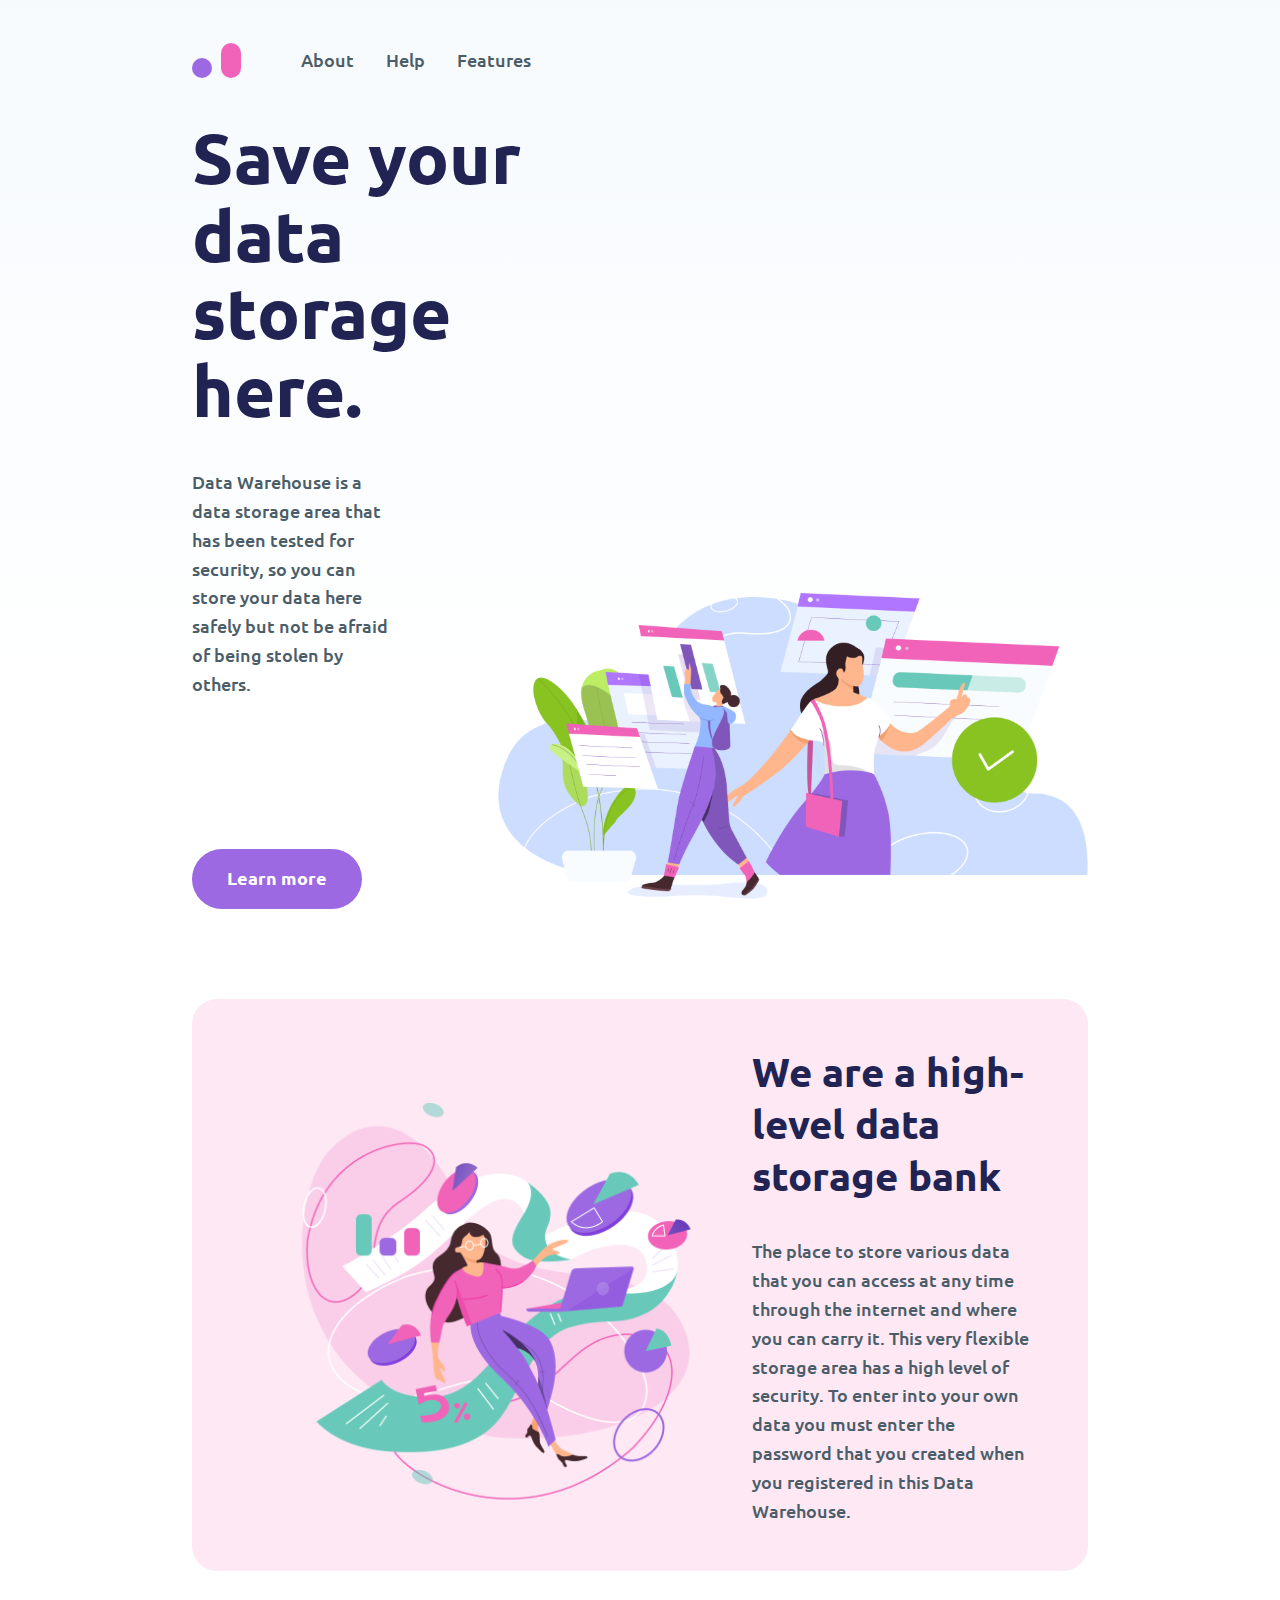
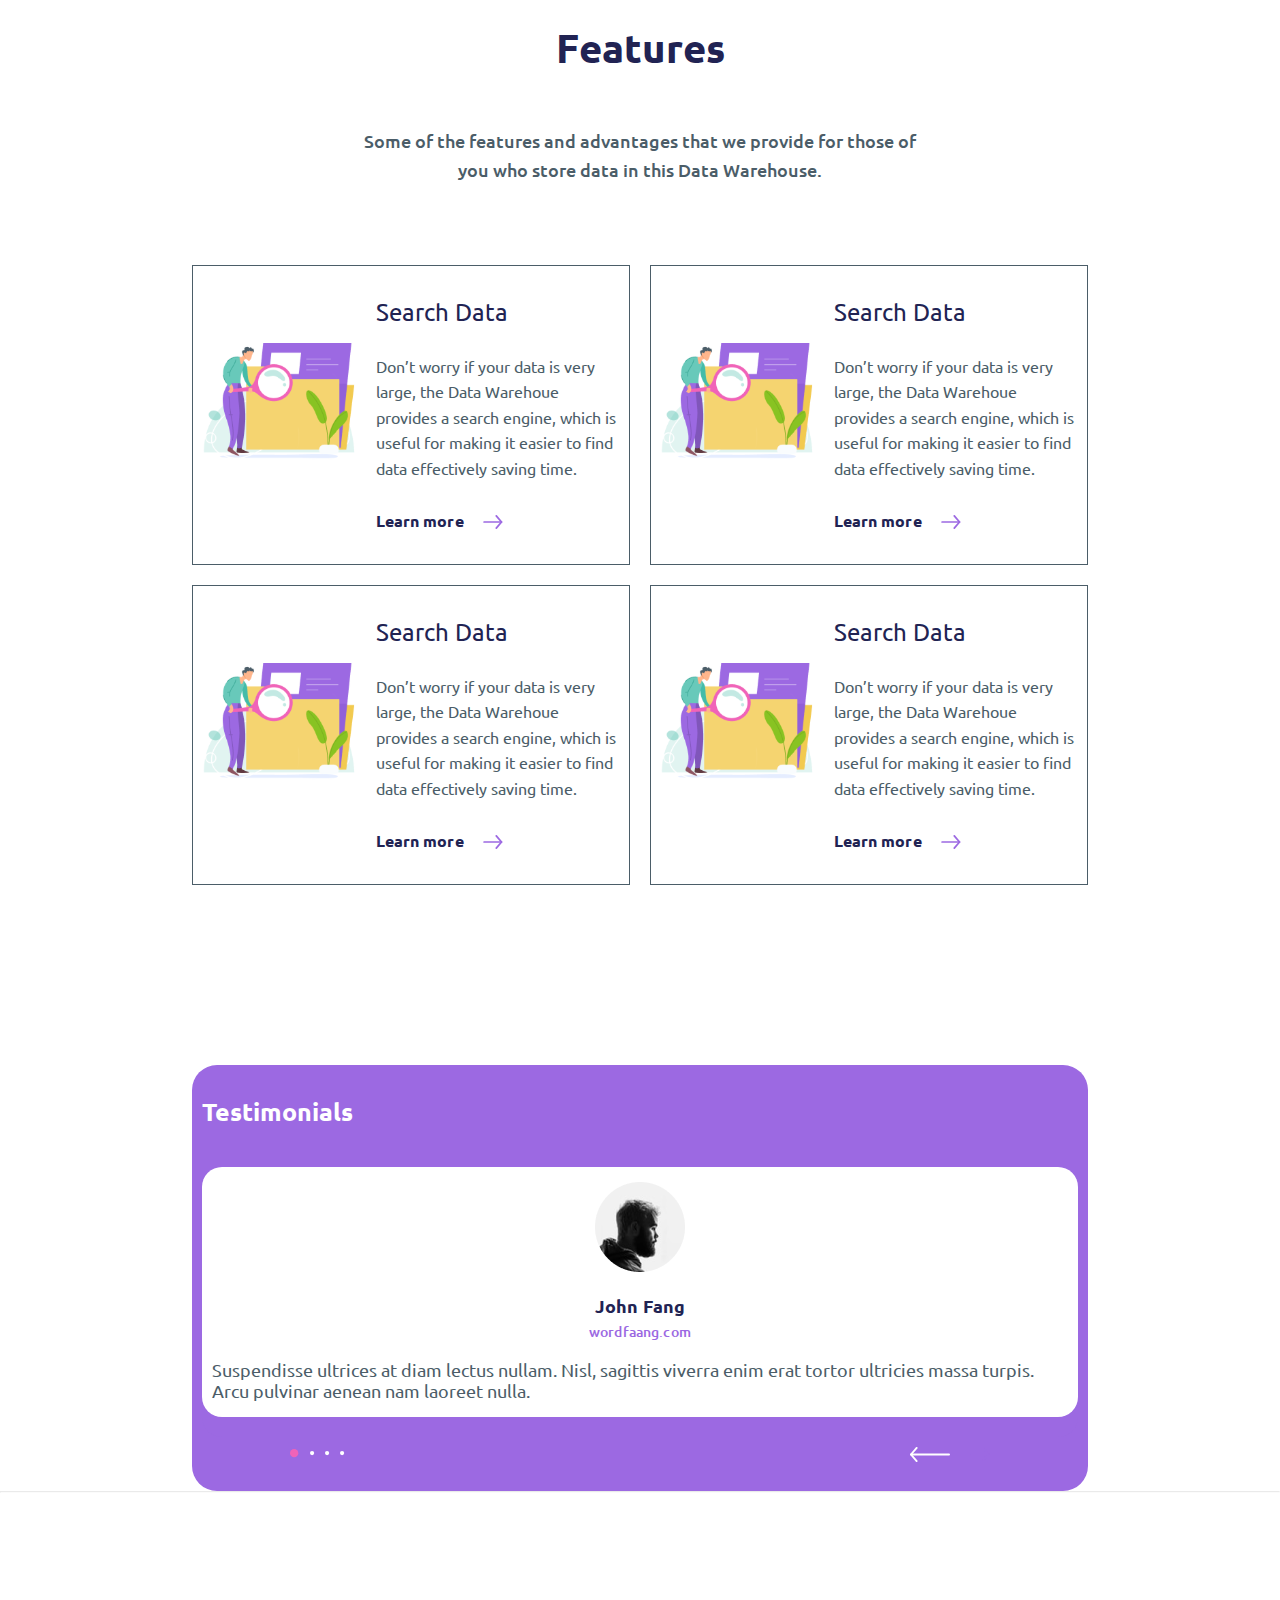
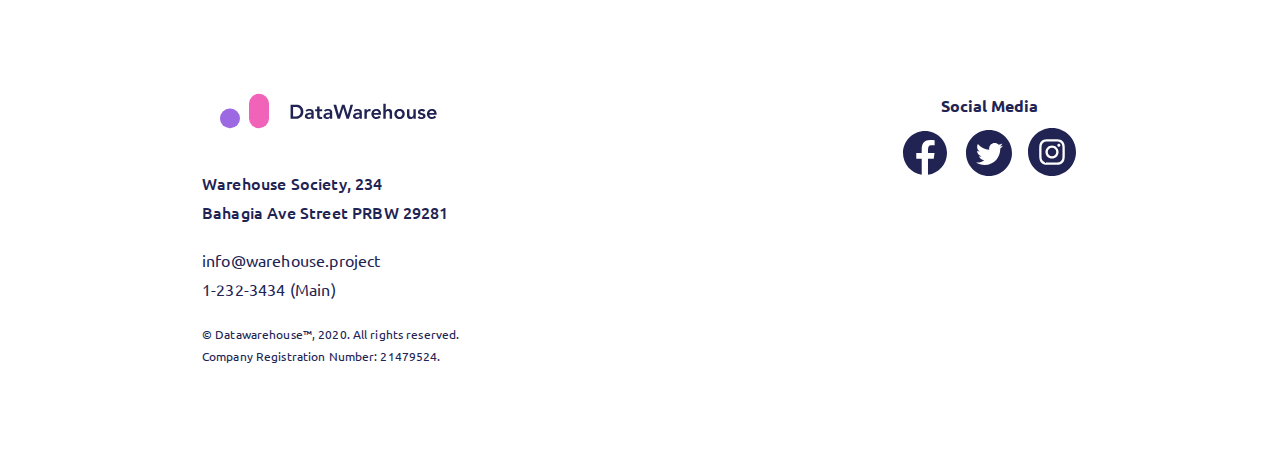
==== commit 72a77b89: "testimonials" ====
--- a/module1/index.html
+++ b/module1/index.html
@@ -10,6 +10,7 @@
   <link rel="stylesheet" href="./styles/banner-principal.css">
   <link rel="stylesheet" href="./styles/description.css">
   <link rel="stylesheet" href="./styles/features.css">
+  <link rel="stylesheet" href="./styles/testimonials.css">
   <link rel="stylesheet" href="./styles/footer.css">
   <title>Ratio</title>
 </head>
@@ -168,8 +169,62 @@
       </div>
     </section>
 
+
+    <section class="testimonials">
+      <div class="testimonials__content container">
+        <header class="testimonials-title">
+          Testimonials
+        </header>
+        <div class="testimonials__list">
+          <article class="testimony">
+            <div class="testimony__image-container">
+              <img src="./images/john-fang.png" alt="foto of profile" srcset="">
+            </div>
+            <div class="testimony__content">
+              <div class="testimony__name">John Fang</div>
+              <div class="testimony__occupation">wordfaang.com</div>
+              <div class="testimony__text">
+                <p>
+                  Suspendisse ultrices at diam lectus nullam.
+                  Nisl, sagittis viverra enim erat tortor
+                  ultricies massa turpis. Arcu pulvinar
+                  aenean nam laoreet nulla.
+                </p>
+              </div>
+            </div>
+          </article>
+        </div>
+        <div class="testimonials__navbar">
+          <div class="testimonials__slides">
+            <svg class="testimonials__slider--active" viewBox="0 0 6 6" xmlns="http://www.w3.org/2000/svg">
+              <circle cx="2.5" cy="2.5" r="2.5" />
+            </svg>
+                        <svg class="testimonials__slider" viewBox="0 0 6 6" xmlns="http://www.w3.org/2000/svg">
+                          <circle cx="2.5" cy="2.5" r="2.5" />
+                        </svg>
+                                    <svg class="testimonials__slider" viewBox="0 0 6 6" xmlns="http://www.w3.org/2000/svg">
+                                      <circle cx="2.5" cy="2.5" r="2.5" />
+                                    </svg>
+                                                <svg class="testimonials__slider" viewBox="0 0 6 6" xmlns="http://www.w3.org/2000/svg">
+                                                  <circle cx="2.5" cy="2.5" r="2.5" />
+                                                </svg>
+          </div>
+          <div class="testimonials__arrows">
+            <div class="testimonials__back">
+              <img src="./images/icons/arrow-long.svg" alt="" srcset="">
+            </div>
+            <div class="testimonials__forward">
+              <img src="./images/icons/arrow.svg" alt="" srcset="">
+            </div>
+          </div>
+
+        </div>
+      </div>
+    </section>
   </main>
+
   <hr>
+
   <footer class="footer">
     <div class="footer__container container">
       <div class="footer__content">
--- a/module1/styles/style.css
+++ b/module1/styles/style.css
@@ -11,6 +11,7 @@
 @import url("./banner-principal.css");
 @import url("./description.css");
 @import url("./features.css");
+@import url("./testimonials");
 @import url("./footer.css");
 
 
--- a/module1/styles/testimonials.css
+++ b/module1/styles/testimonials.css
@@ -0,0 +1,124 @@
+.testimonials {}
+
+.testimonials__content {
+  max-height: 710px;
+  background: #9C69E2;
+  border-radius: 25px;
+  padding: 30px 10px;
+}
+
+.testimonials-title {
+  font-style: normal;
+  font-weight: 700;
+  /* font-size: 40px; */
+  font-size: 25px;
+  line-height: 130%;
+  color: #FFFFFF;
+  margin-bottom: 40px;
+}
+
+.testimonials__list {
+  margin-bottom: 30px;
+}
+
+.testimony {
+  display: flex;
+  flex-direction: column;
+  align-items: center;
+  gap: 20px;
+  padding: 15px 10px;
+  background: #FFFFFF;
+  box-shadow: 0px 20px 0px rgba(156, 105, 226, 0.3);
+  border-radius: 20px;
+}
+
+.testimony__image-container {
+  width: 90px;
+  height: 90px;
+}
+
+.testimony__content {
+  display: flex;
+  flex-direction: column;
+  align-items: center;
+  justify-content: flex-start;
+}
+
+.testimony__name {
+  font-style: normal;
+  font-weight: 900;
+  font-size: 18px;
+  line-height: 160%;
+  letter-spacing: 0.005em;
+  color: #212353;
+}
+
+.testimony__occupation {
+  font-style: normal;
+  font-weight: 500;
+  font-size: 14px;
+  line-height: 160%;
+  letter-spacing: 0.01em;
+  color: #9C69E2;
+  margin-bottom: 15px;
+}
+
+.testimony__text {
+  font-style: normal;
+  font-weight: 400;
+  font-size: 18px;
+  /* line-height: 180%;1600 */
+  line-height: 120%;
+  color: #4B5D68;
+}
+
+.testimonials__navbar {
+  display: flex;
+  flex-direction: row;
+  justify-content: space-between;
+  align-items: center;
+  width: 80%;
+  margin: auto;
+}
+
+.testimonials__slides {
+  display: flex;
+  flex-direction: row;
+  justify-content: space-between;
+  align-items: center;
+  gap: 10px;
+  width: 55px;
+  height: 10px;
+  fill: #FFFFFF;
+}
+
+.testimonials__slider {
+  display: block;
+  margin: auto;
+  width: 5px;
+  height: 5px;
+  fill: #FFF;
+}
+
+.testimonials__slider--active {
+  width: 10px;
+  height: 10px;
+  fill: #F063B8;
+}
+
+.testimonials__arrows {
+  width: 80px;
+  height: 14px;
+  display: flex;
+  justify-content: space-between;
+}
+
+.testimonials__back {
+  width: 40px;
+  height: 14px;
+}
+/*сделать белой*/
+.testimonials__forward {
+  width: 20px;
+  height: 14px;
+}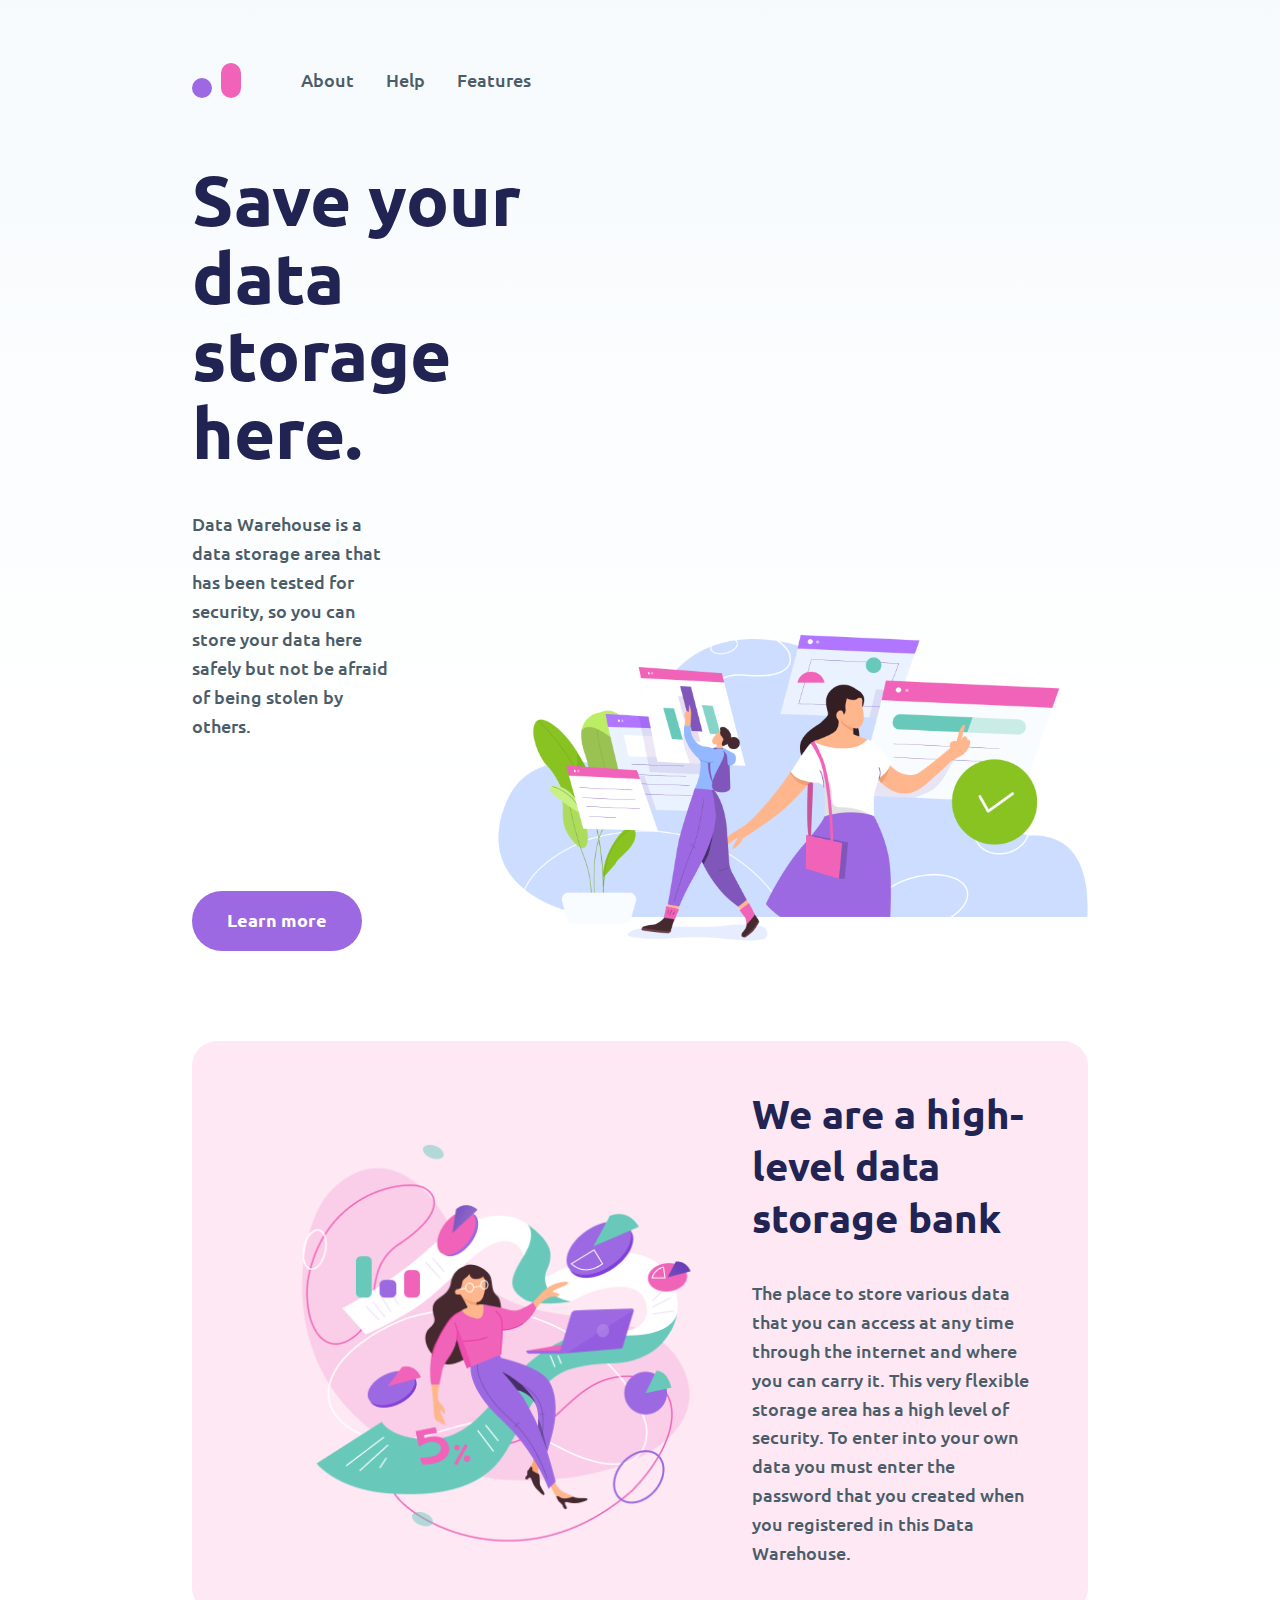
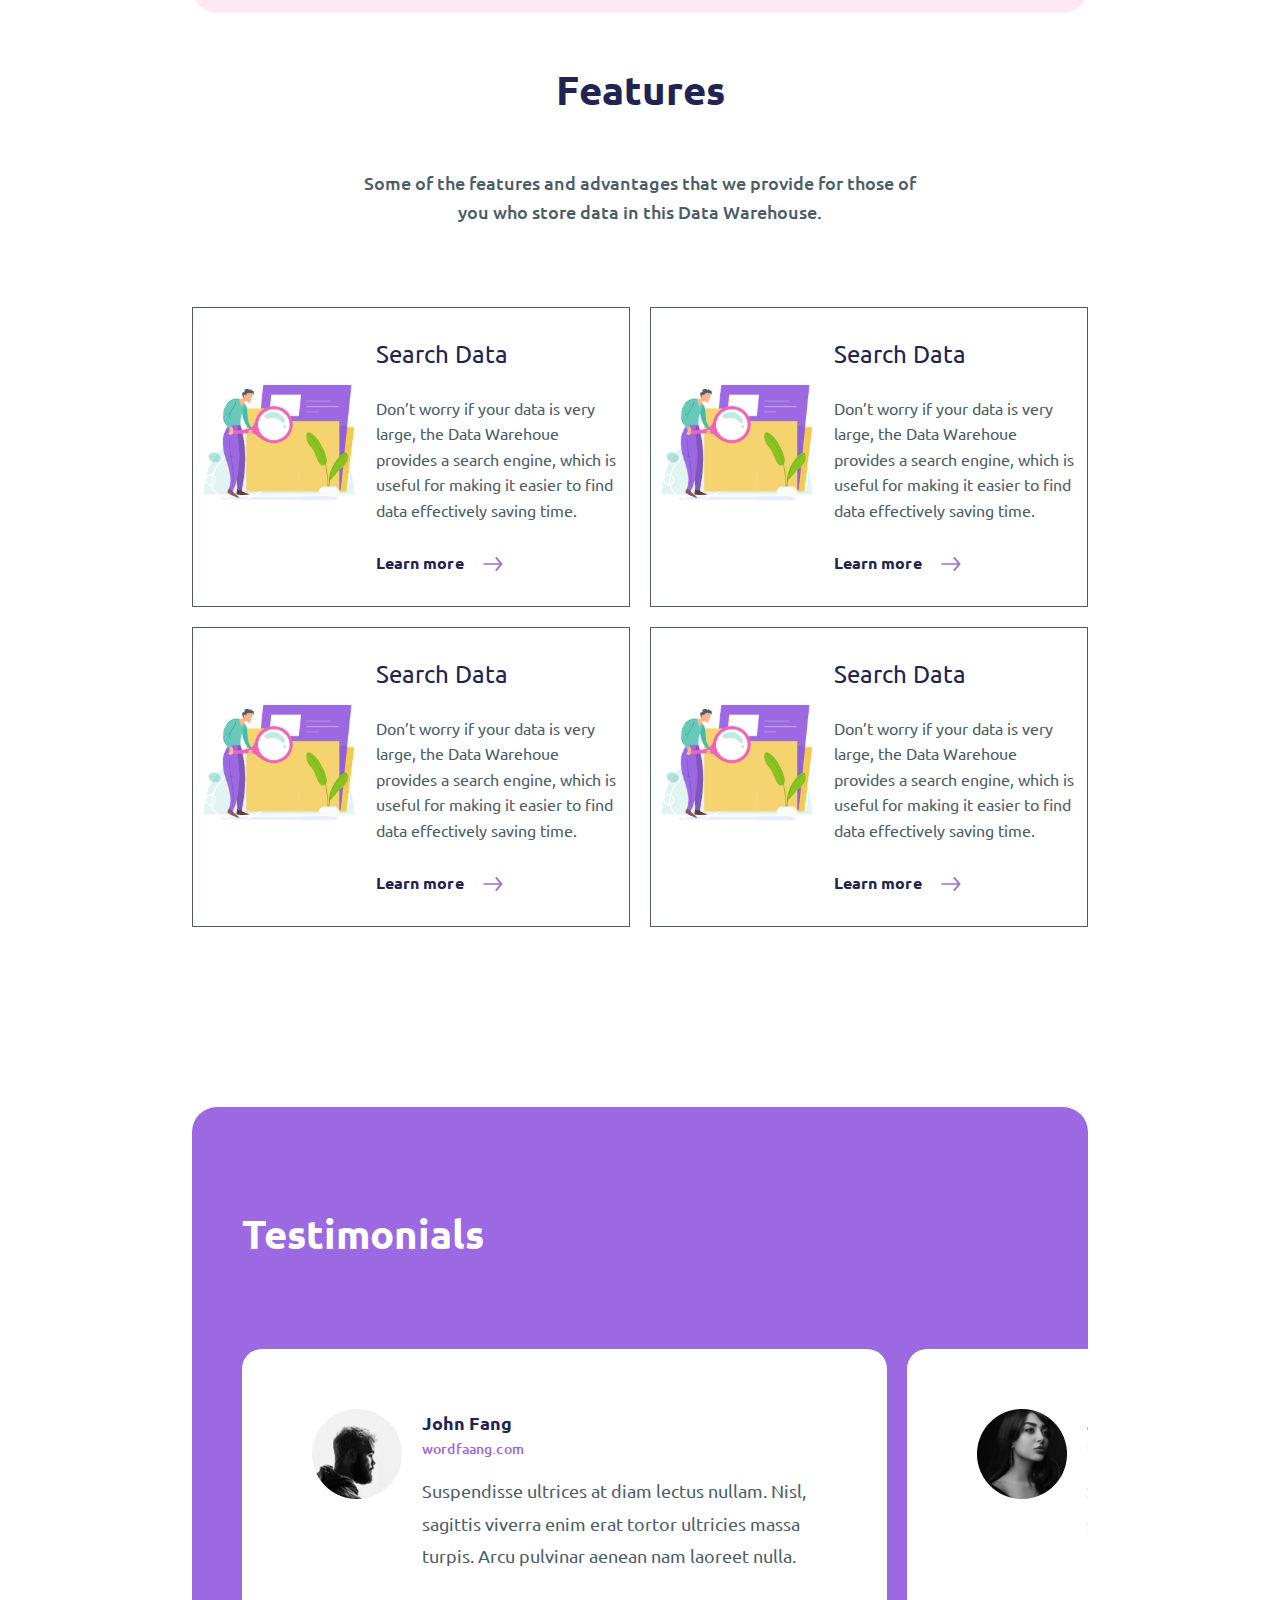
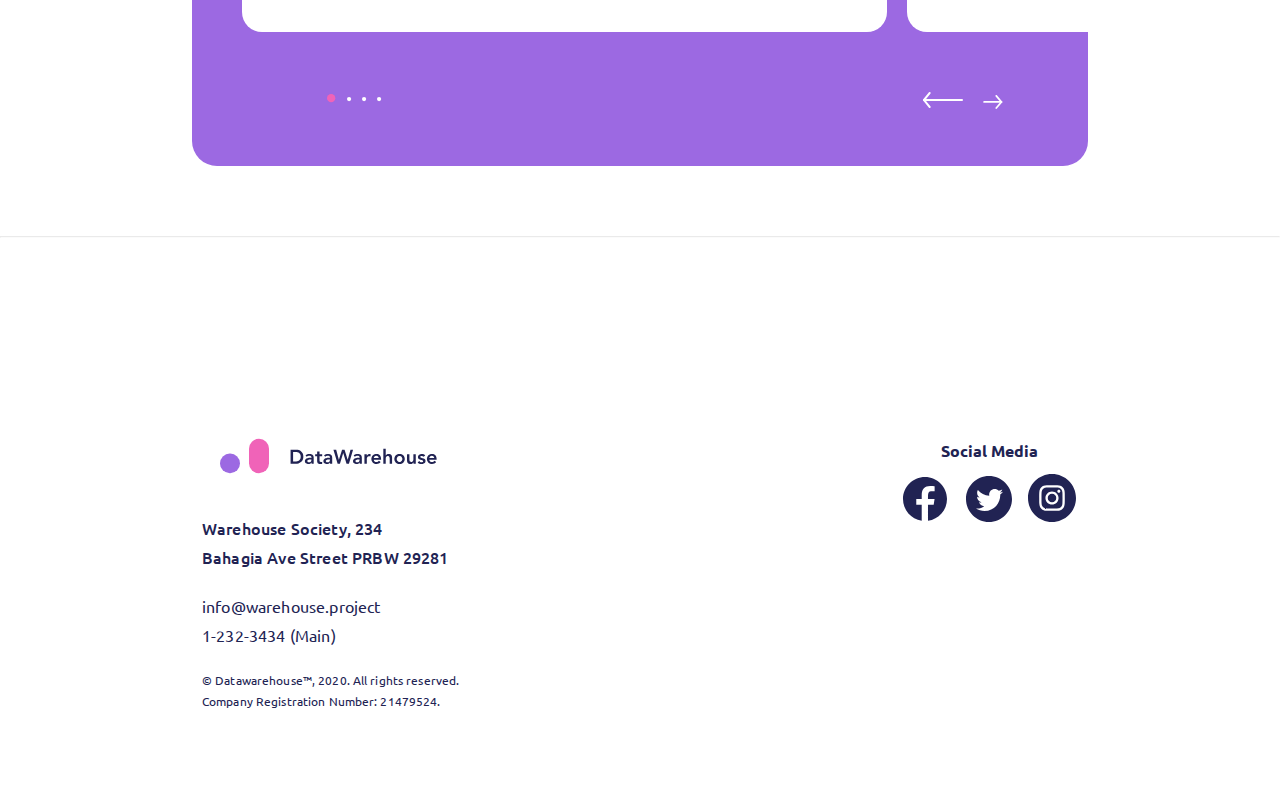
==== commit d4739ee6: "предрелизное" ====
--- a/module1/index.html
+++ b/module1/index.html
@@ -5,14 +5,20 @@
   <meta charset="UTF-8">
   <meta name="viewport" content="width=device-width, initial-scale=1.0">
   <meta http-equiv="X-UA-Compatible" content="ie=edge">
+  <meta name="description" content="Data Warehouse is a data storage area that has been
+      tested for security, so you can store your data here
+      safely but not be afraid of being stolen by others.">
+  <meta name="keywords" content="warehouse, save, data, security, storage, area">
   <link rel="shortcut icon" href="./images/Logo.svg" type="image/x-icon">
+  <!-- <link rel="stylesheet" href="./styles/style.min.css"> -->
   <link rel="stylesheet" href="./styles/style.css">
   <link rel="stylesheet" href="./styles/banner-principal.css">
   <link rel="stylesheet" href="./styles/description.css">
   <link rel="stylesheet" href="./styles/features.css">
   <link rel="stylesheet" href="./styles/testimonials.css">
   <link rel="stylesheet" href="./styles/footer.css">
-  <title>Ratio</title>
+  <title>Warehouse - Save your data storage here.</title>
+  
 </head>
 
 <body>
@@ -25,9 +31,9 @@
           <img src="./images/Logo.svg" alt="">
         </div>
         <nav class="header__links">
-          <a href="" class="header__link">About</a>
-          <a href="" class="header__link">Help</a>
-          <a href="" class="header__link">Features</a>
+          <a href="#about" class="header__link">About</a>
+          <a href="#help" class="header__link">Help</a>
+          <a href="#features" class="header__link">Features</a>
         </nav>
       </div>
     </div>
@@ -46,7 +52,7 @@
             tested for security, so you can store your data here
             safely but not be afraid of being stolen by others.
           </p>
-          <a href="" class="banner-principal__btn">Learn more</a>
+          <a href="#about" class="banner-principal__btn">Learn more</a>
         </div>
         <div class="banner-principal__image-container">
           <img src="./images/image1 1.svg" alt="" srcset="">
@@ -56,6 +62,7 @@
     </section>
 
     <section class="description">
+            <a name="about"></a>
       <div class="description__body container">
         <div class="description__image-container">
           <img src="./images/image2.svg" alt="">
@@ -74,6 +81,7 @@
     </section>
 
     <section class="features">
+      <a name="features"></a>
       <div class="features__body container">
         <header class="features__header">
           <h2 class="features__title">Features</h2>
@@ -169,7 +177,6 @@
       </div>
     </section>
 
-
     <section class="testimonials">
       <div class="testimonials__content container">
         <header class="testimonials-title">
@@ -193,28 +200,51 @@
               </div>
             </div>
           </article>
+          <article class="testimony">
+            <div class="testimony__image-container">
+              <img src="./images/Jeny Doe.png" alt="foto of profile" srcset="">
+            </div>
+            <div class="testimony__content">
+              <div class="testimony__name">Jeny Doe</div>
+              <div class="testimony__occupation">UX Engineer</div>
+              <div class="testimony__text">
+                <p>
+                  Suspendisse ultrices at diam lectus nullam.
+                  Nisl, sagittis viverra enim erat tortor
+                  ultricies massa turpis. Arcu pulvinar
+                  aenean nam laoreet nulla.
+                </p>
+              </div>
+            </div>
+          </article>
         </div>
         <div class="testimonials__navbar">
           <div class="testimonials__slides">
             <svg class="testimonials__slider--active" viewBox="0 0 6 6" xmlns="http://www.w3.org/2000/svg">
               <circle cx="2.5" cy="2.5" r="2.5" />
             </svg>
-                        <svg class="testimonials__slider" viewBox="0 0 6 6" xmlns="http://www.w3.org/2000/svg">
-                          <circle cx="2.5" cy="2.5" r="2.5" />
-                        </svg>
-                                    <svg class="testimonials__slider" viewBox="0 0 6 6" xmlns="http://www.w3.org/2000/svg">
-                                      <circle cx="2.5" cy="2.5" r="2.5" />
-                                    </svg>
-                                                <svg class="testimonials__slider" viewBox="0 0 6 6" xmlns="http://www.w3.org/2000/svg">
-                                                  <circle cx="2.5" cy="2.5" r="2.5" />
-                                                </svg>
+            <svg class="testimonials__slider" viewBox="0 0 6 6" xmlns="http://www.w3.org/2000/svg">
+              <circle cx="2.5" cy="2.5" r="2.5" />
+            </svg>
+            <svg class="testimonials__slider" viewBox="0 0 6 6" xmlns="http://www.w3.org/2000/svg">
+              <circle cx="2.5" cy="2.5" r="2.5" />
+            </svg>
+            <svg class="testimonials__slider" viewBox="0 0 6 6" xmlns="http://www.w3.org/2000/svg">
+              <circle cx="2.5" cy="2.5" r="2.5" />
+            </svg>
           </div>
           <div class="testimonials__arrows">
             <div class="testimonials__back">
               <img src="./images/icons/arrow-long.svg" alt="" srcset="">
             </div>
             <div class="testimonials__forward">
-              <img src="./images/icons/arrow.svg" alt="" srcset="">
+              <svg viewBox="0 0 23 16" fill="none" xmlns="http://www.w3.org/2000/svg">
+                <path d="M15.2852 15.001L21.2852 8.00098L15.2852 1.00098" stroke="#FFF" stroke-width="2"
+                  stroke-linecap="round" stroke-linejoin="round" />
+                <path d="M21.2852 8.00098H1.28516" stroke="#FFF" stroke-width="2" stroke-linecap="round"
+                  stroke-linejoin="round" />
+              </svg>
+              </svg>
             </div>
           </div>
 
@@ -226,6 +256,7 @@
   <hr>
 
   <footer class="footer">
+    <a name="help"></a>
     <div class="footer__container container">
       <div class="footer__content">
         <header class="footer__header">
--- a/module1/styles/style.css
+++ b/module1/styles/style.css
@@ -1,10 +1,15 @@
 /*у Убунту нет font-w 800 и 900, как предусматривает макет*/
+/**/
 /*mobile-first*/
+/**/
+/*брейкпоинты*/
 /*>=576px*/
 /*>=768px*/
 /*>=992px*/
 /*>=1200px*/
-/*>=1400px => макет в Фигме*/
+/*>=1400px*/
+/*>= 1600px> макет в Фигме*/
+
 
 
 @import url('https://fonts.googleapis.com/css2?family=Ubuntu:wght@400;500;700&display=swap');
@@ -13,6 +18,7 @@
 @import url("./features.css");
 @import url("./testimonials");
 @import url("./footer.css");
+
 
 
 * {
@@ -33,10 +39,6 @@
   opacity: 0.2;
 }
 
-/* div {
-  border: 1px solid brown;
-} */
-
 body {
   font-family: 'Ubuntu', sans-serif;
   background: linear-gradient(180deg, #F6FAFD 0%, #FFFFFF 19.4%);
@@ -47,8 +49,6 @@
   width: 90vw;
   height: 100%;
   margin: auto;
-
-  /* border: 1px solid #4B5D68; */
 }
 
 @media screen and (min-width: 1200px) {
@@ -58,9 +58,14 @@
 }
 
 
+
+/*КОНЕЦ ОБЩИХ СТИЛЕЙ*/
+
+
+
 .header {
   height: 60px;
-  margin-bottom: 4vh;
+  margin-bottom: 40px;
 }
 
 .header__menu {
@@ -99,10 +104,6 @@
     margin-bottom: 2vh;
   }
 
-  .header__menu {
-    /* gap: 120px */
-  }
-
   .header__link {
     font-size: 18px;
   }
@@ -111,7 +112,7 @@
 
 @media screen and (min-width: 992px) {
   .header {
-    margin-top: 20px;
+    margin: 40px 0;
   }
 
   .header__menu {
--- a/module1/styles/banner-principal.css
+++ b/module1/styles/banner-principal.css
@@ -6,8 +6,6 @@
   display: flex;
   flex-direction: column;
   min-height: 565px;
-
-
 }
 
 .banner-principal__content {
@@ -19,7 +17,6 @@
 .banner-principal__title {
   font-style: normal;
   font-weight: 700;
-  /* font-size: 45px; для 1600px*/
   font-size: calc(45px + (25 + 25 * 0.7) * ((100vw - 320px) / 1600));
   line-height: 110%;
   color: #212353;
@@ -65,13 +62,6 @@
   .banner-principal__title {
     margin-bottom: 3vh;
   }
-
-  .banner-principal__content {}
-
-  .banner-principal__text {
-    /* margin-bottom: 10vh; */
-  }
-
 }
 
 @media screen and (min-width: 992px) {
@@ -85,14 +75,12 @@
   }
 
   .banner-principal__title {
-    /* position: absolute; */
     min-width: 200%;
     height: 30%;
     margin: 0 0 5vh;
   }
 
   .banner-principal__text {
-    /* margin-top: 30%; */
     min-width: 120%;
     margin-bottom: 30%;
   }
@@ -114,14 +102,11 @@
     margin-bottom: 90px;
   }
 
-  .banner-principal__body {}
-
   .banner-principal__content {
     margin-bottom: 0;
   }
 
   .banner-principal__title {
-    /* width: 100%; */
     min-width: 120%;
     max-width: 120%;
     height: fit-content;
@@ -138,6 +123,52 @@
   .banner-principal__btn {
     margin: 0 0;
   }
+}
 
-  .banner-principal__image-container {}
+@media screen and (min-width:1400px) {
+  .banner-principal__title {
+    min-width: 120%;
+    max-width: none;
+    width: 200%;
+    margin: 0;
+  }
+
+  .banner-principal__text {
+    width: 100%;
+    margin: 0;
+  }
+
+  .banner-principal__content {
+    height: fit-content;
+    justify-content: space-between;
+    gap: 50px;
+  }
+
+  .banner-principal__image-container {
+    min-width: 750px;
+  }
+}
+
+@media screen and (min-width:1600px) {
+  .banner-principal__title {
+    min-width: 120%;
+    max-width: none;
+    width: 200%;
+    margin: 0;
+  }
+
+  .banner-principal__text {
+    width: 100%;
+    margin: 0;
+  }
+
+  .banner-principal__content {
+    height: fit-content;
+    justify-content: space-between;
+    gap: 50px;
+  }
+
+  .banner-principal__image-container {
+    margin-right: -150px;
+  }
 }--- a/module1/styles/features.css
+++ b/module1/styles/features.css
@@ -1,5 +1,3 @@
-.features {}
-
 .features__body {
   margin-bottom: 20vh;
 }
@@ -14,7 +12,6 @@
 .features__title {
   font-style: normal;
   font-weight: 700;
-  /* font-size: 40px; для 1600px */
   font-size: calc(30px + (10 + 10 * 0.7) * ((100vw - 320px) / 1600));
   line-height: 130%;
   color: #212353;
@@ -28,7 +25,6 @@
   font-size: 18px;
   text-align: center;
   line-height: 120%;
-  /* line-height: 160%; для 1600px*/
   color: #4B5D68;
 }
 
@@ -72,7 +68,6 @@
   font-style: normal;
   font-weight: 400;
   font-size: 16px;
-  /* line-height: 160%; 1600*/
   line-height: 120%;
   color: #4B5D68;
 }
@@ -181,6 +176,10 @@
 }
 
 @media screen and (min-width:1600px) {
+  .features__body {
+    margin-bottom: 150px;
+  }
+
   .features__header {
     margin-bottom: 100px;
   }
--- a/module1/styles/testimonials.css
+++ b/module1/styles/testimonials.css
@@ -1,7 +1,8 @@
-.testimonials {}
+.testimonials {
+  margin-bottom: 70px;
+}
 
 .testimonials__content {
-  max-height: 710px;
   background: #9C69E2;
   border-radius: 25px;
   padding: 30px 10px;
@@ -10,7 +11,6 @@
 .testimonials-title {
   font-style: normal;
   font-weight: 700;
-  /* font-size: 40px; */
   font-size: 25px;
   line-height: 130%;
   color: #FFFFFF;
@@ -18,7 +18,12 @@
 }
 
 .testimonials__list {
+  display: flex;
+  flex-direction: column;
+  gap: 25px;
   margin-bottom: 30px;
+  height: 400px;
+  overflow: auto;
 }
 
 .testimony {
@@ -26,10 +31,12 @@
   flex-direction: column;
   align-items: center;
   gap: 20px;
+  height: 90%;
   padding: 15px 10px;
   background: #FFFFFF;
   box-shadow: 0px 20px 0px rgba(156, 105, 226, 0.3);
   border-radius: 20px;
+  margin: auto;
 }
 
 .testimony__image-container {
@@ -67,7 +74,6 @@
   font-style: normal;
   font-weight: 400;
   font-size: 18px;
-  /* line-height: 180%;1600 */
   line-height: 120%;
   color: #4B5D68;
 }
@@ -117,8 +123,89 @@
   width: 40px;
   height: 14px;
 }
-/*сделать белой*/
+
 .testimonials__forward {
+  display: block;
   width: 20px;
   height: 14px;
+}
+
+@media screen and (min-width:576px) {
+  .testimonials__content {
+    padding: 30px 25px;
+  }
+
+  .testimonials__list {
+    flex-direction: row;
+  }
+
+  .testimony {
+    width: 70%;
+    flex: 0 0 auto;
+  }
+}
+
+@media screen and (min-width:768px) {
+  .testimonials__list {
+    gap: 20px;
+  }
+
+  .testimony {
+    width: 50%;
+    flex: 0 0 auto;
+  }
+}
+
+@media screen and (min-width:992px) {
+  .testimonials__content {
+    padding: 100px 0px 60px 50px;
+  }
+
+  .testimonials-title {
+    font-size: 40px;
+    margin-bottom: 90px;
+  }
+
+  .testimonials__list {
+    height: auto;
+    margin-bottom: 60px;
+  }
+
+  .testimony {
+    width: 645px;
+    height: auto;
+    flex: 0 0 auto;
+    flex-direction: row;
+    align-items: start;
+    padding: 60px 70px;
+  }
+
+  .testimony__image-container {
+    flex: 0 0 auto;
+  }
+
+  .testimony__content {
+    align-items: flex-start;
+  }
+
+  .testimony__text {
+    line-height: 180%;
+  }
+}
+
+@media screen and (min-width:1400px) {
+  .testimonials {
+    margin-bottom: 150px;
+  }
+
+  .testimony__content {
+    width: 385px;
+  }
+}
+
+@media screen and (min-width:1600px) {
+  .testimonials__content {
+    max-height: 710px;
+  }
+
 }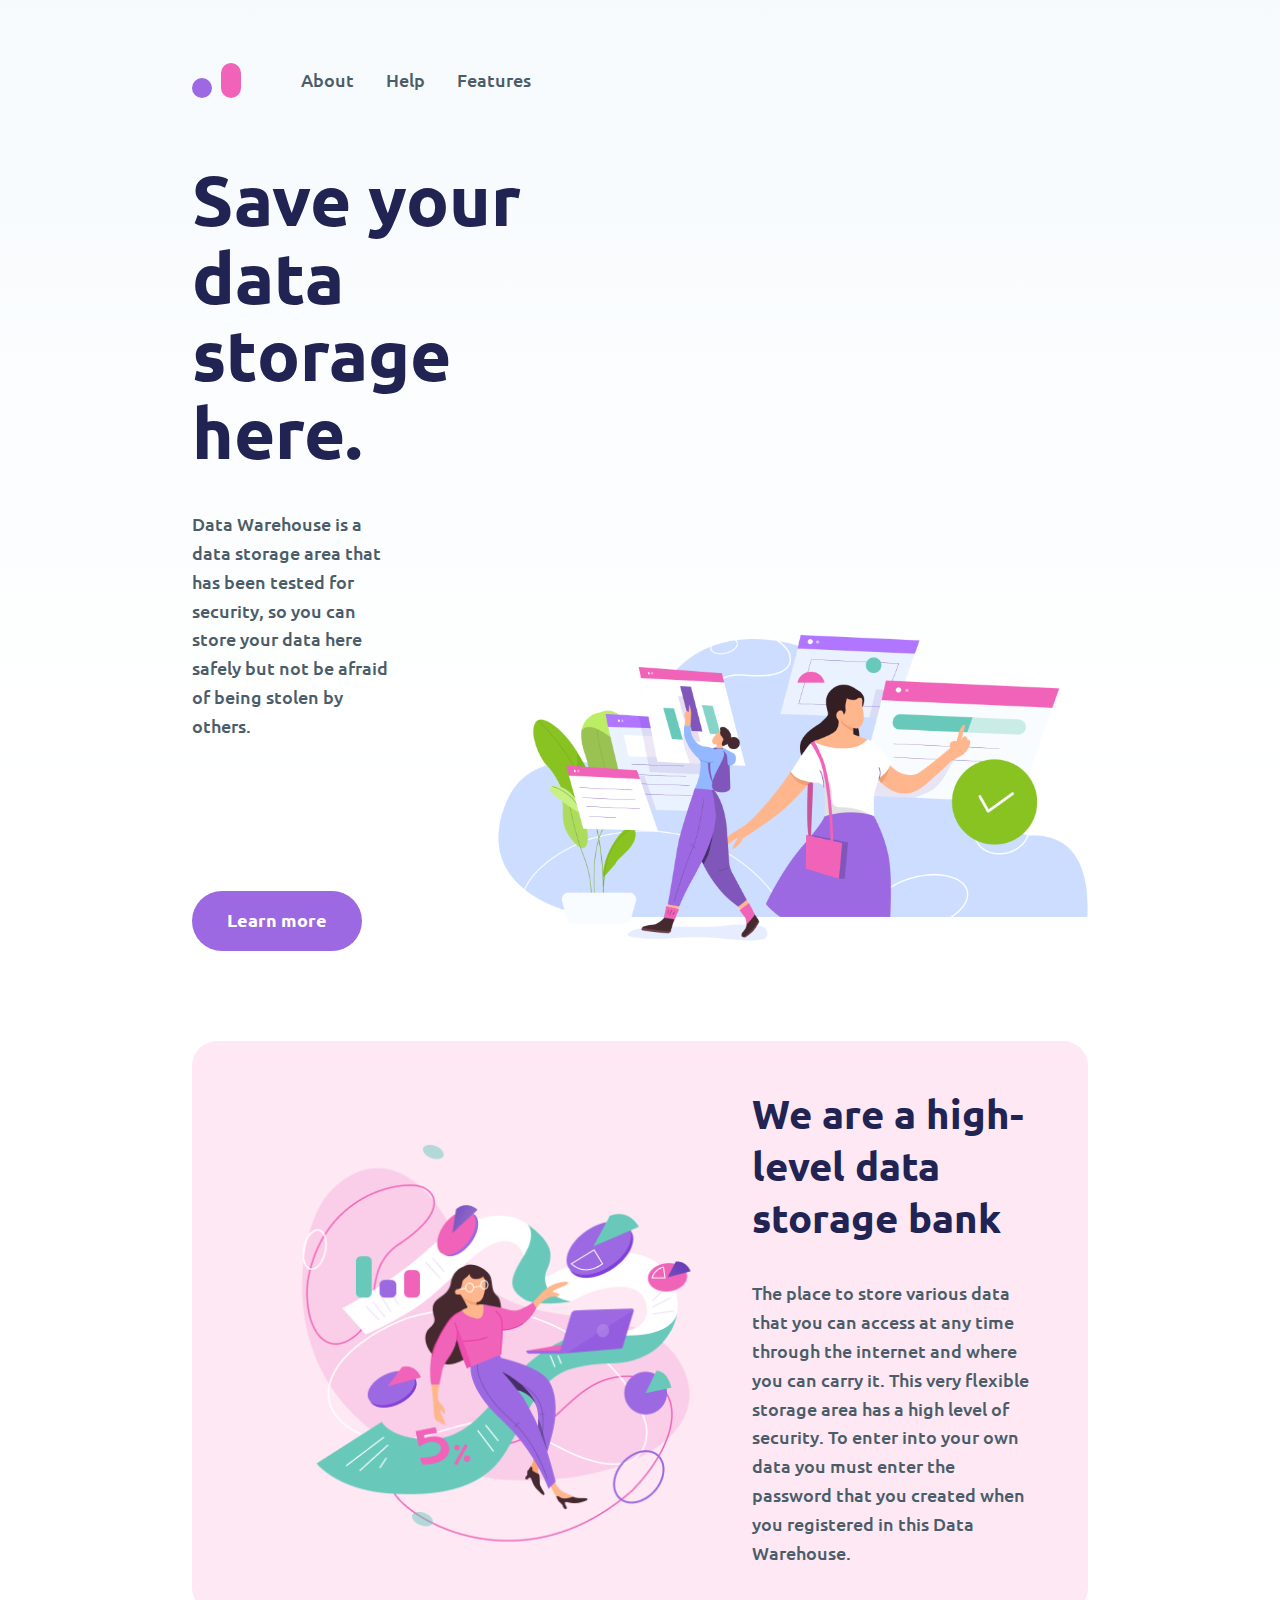
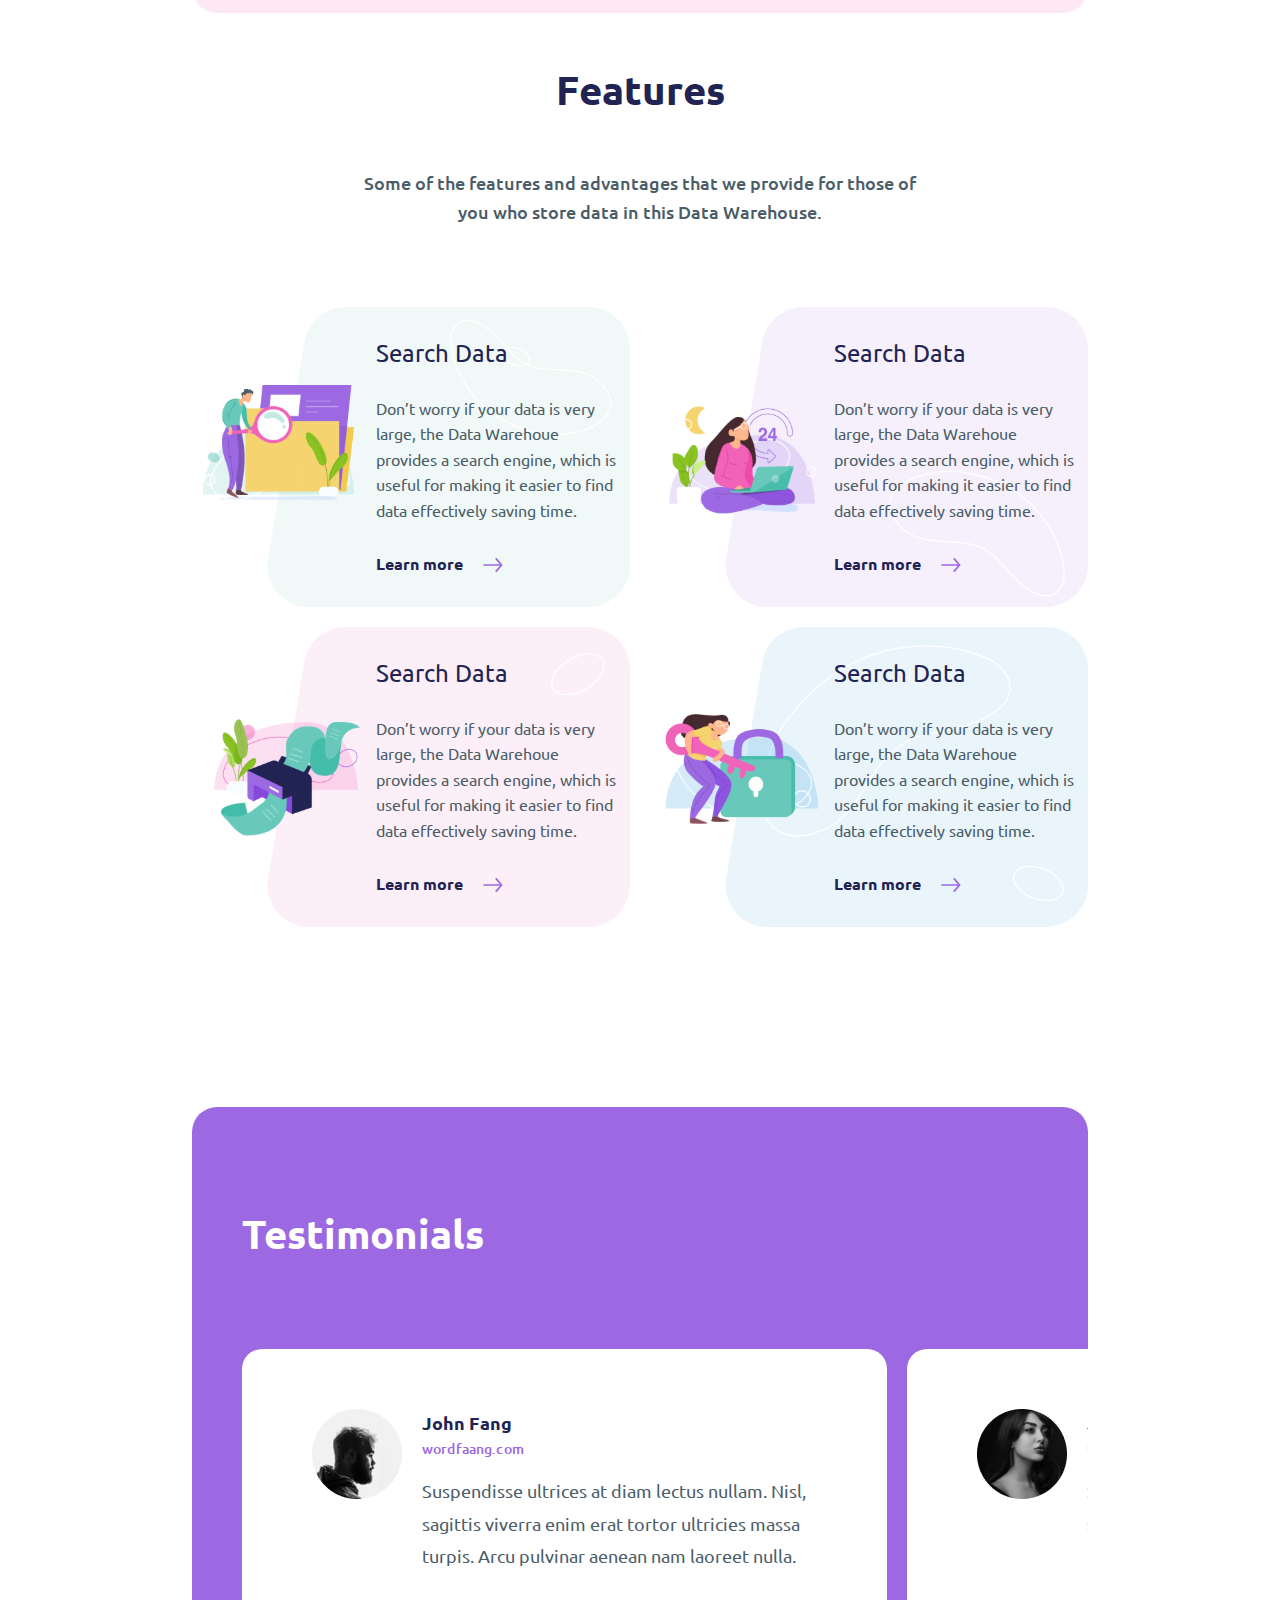
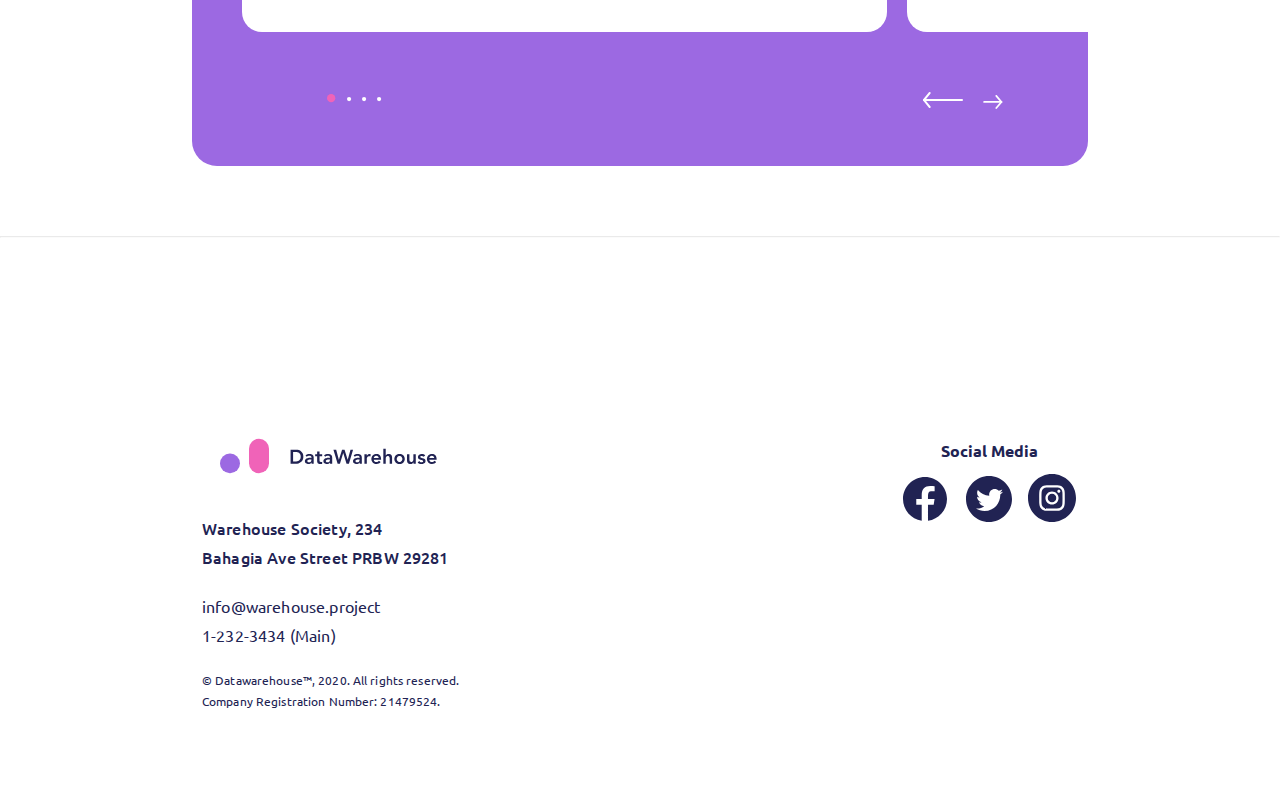
==== commit 63e2c209: "added open graph" ====
--- a/module1/index.html
+++ b/module1/index.html
@@ -1,5 +1,5 @@
 <!DOCTYPE html>
-<html lang="ru">
+<html prefix="og: https://ogp.me/ns#" lang="en">
 
 <head>
   <meta charset="UTF-8">
@@ -9,7 +9,21 @@
       tested for security, so you can store your data here
       safely but not be afraid of being stolen by others.">
   <meta name="keywords" content="warehouse, save, data, security, storage, area">
+  <!--OpenGraph-->
+  <meta property="og:type" content="website">
+  <meta property="og:site_name" content="warehouse.com">
+  <meta property="og:url" content="https://warehouse.com">
+  <meta property="og:title" content="Warehouse - Save your data storage here.">
+  <meta property="og:description"
+    content="Data Warehouse is a data storage area that has been
+      tested for security, so you can store your data here
+      safely but not be afraid of being stolen by others.">
+  <meta property="og:image" content="./images/image2.svg">
+  <meta property="og:image:width" content="1200">
+  <meta property="og:image:height" content="630">
+  
   <link rel="shortcut icon" href="./images/Logo.svg" type="image/x-icon">
+  <!--styles-->
   <!-- <link rel="stylesheet" href="./styles/style.min.css"> -->
   <link rel="stylesheet" href="./styles/style.css">
   <link rel="stylesheet" href="./styles/banner-principal.css">
@@ -92,7 +106,7 @@
           </p>
         </header>
         <div class="features__items">
-          <article class="features-item">
+          <article class="features-item bg-70">
             <div class="features-item__image-container">
               <img src="./images/image3 1.svg" alt="">
             </div>
@@ -112,9 +126,9 @@
 
 
           </article>
-          <article class="features-item">
+          <article class="features-item bg-71">
             <div class="features-item__image-container">
-              <img src="./images/image3 1.svg" alt="">
+              <img src="./images/image4.svg" alt="">
             </div>
             <div class="features-item__content">
               <h3 class="features-item__title">Search Data</h3>
@@ -132,9 +146,9 @@
 
 
           </article>
-          <article class="features-item">
+          <article class="features-item bg-72">
             <div class="features-item__image-container">
-              <img src="./images/image3 1.svg" alt="">
+              <img src="./images/image5.svg" alt="">
             </div>
             <div class="features-item__content">
               <h3 class="features-item__title">Search Data</h3>
@@ -152,9 +166,9 @@
 
 
           </article>
-          <article class="features-item">
+          <article class="features-item bg-73">
             <div class="features-item__image-container">
-              <img src="./images/image3 1.svg" alt="">
+              <img src="./images/image6.svg" alt="">
             </div>
             <div class="features-item__content">
               <h3 class="features-item__title">Search Data</h3>
--- a/module1/styles/features.css
+++ b/module1/styles/features.css
@@ -1,3 +1,19 @@
+.bg-70 {
+  background-image: url('../images/backgrounds/bg-70.svg');
+}
+
+.bg-71 {
+  background-image: url('../images/backgrounds/bg-71.svg');
+}
+
+.bg-72 {
+  background-image: url('../images/backgrounds/bg-72.svg');
+}
+
+.bg-73 {
+  background-image: url('../images/backgrounds/bg-73.svg');
+}
+
 .features__body {
   margin-bottom: 20vh;
 }
@@ -38,8 +54,9 @@
   max-width: 530px;
   display: flex;
   flex-direction: column;
-  border: 1px solid #4B5D68;
-  ;
+  background-repeat: no-repeat;
+  background-position: center right;
+  background-size: auto 100%;
 }
 
 .features-item__image-container {
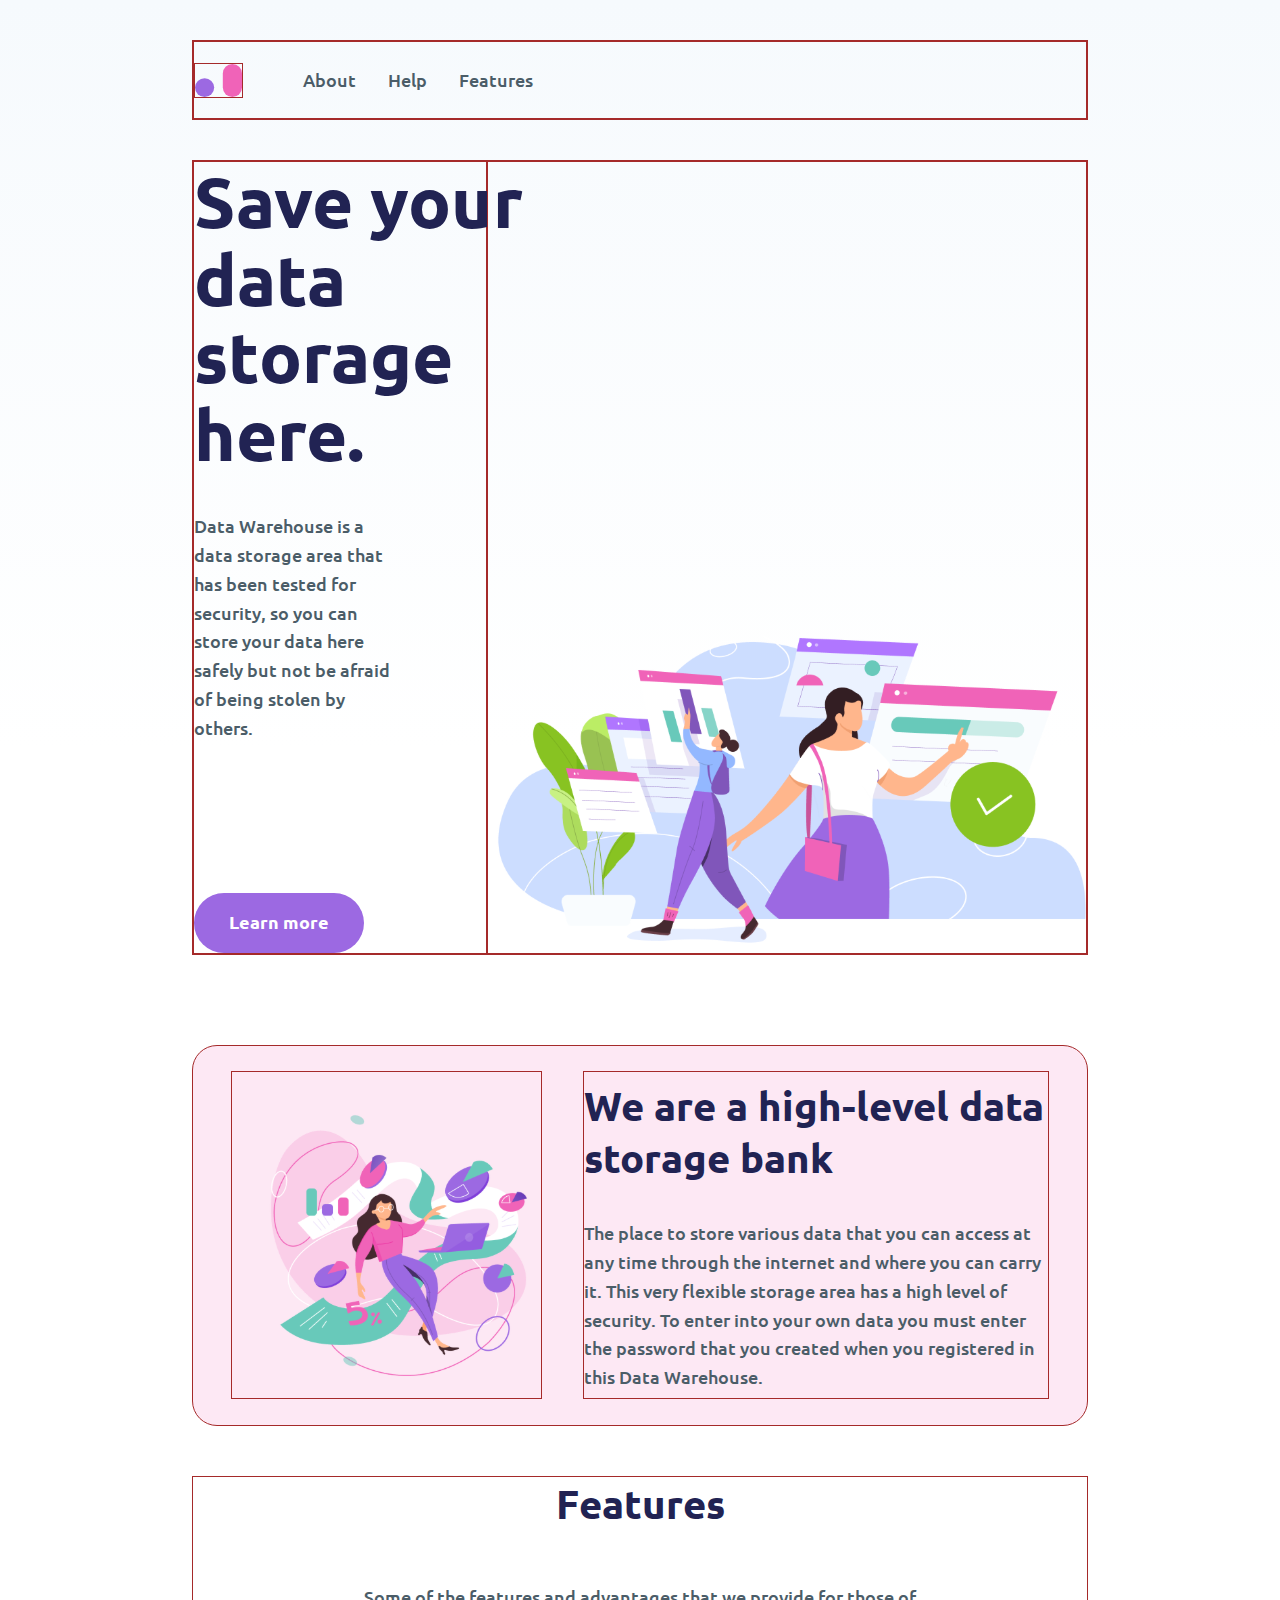
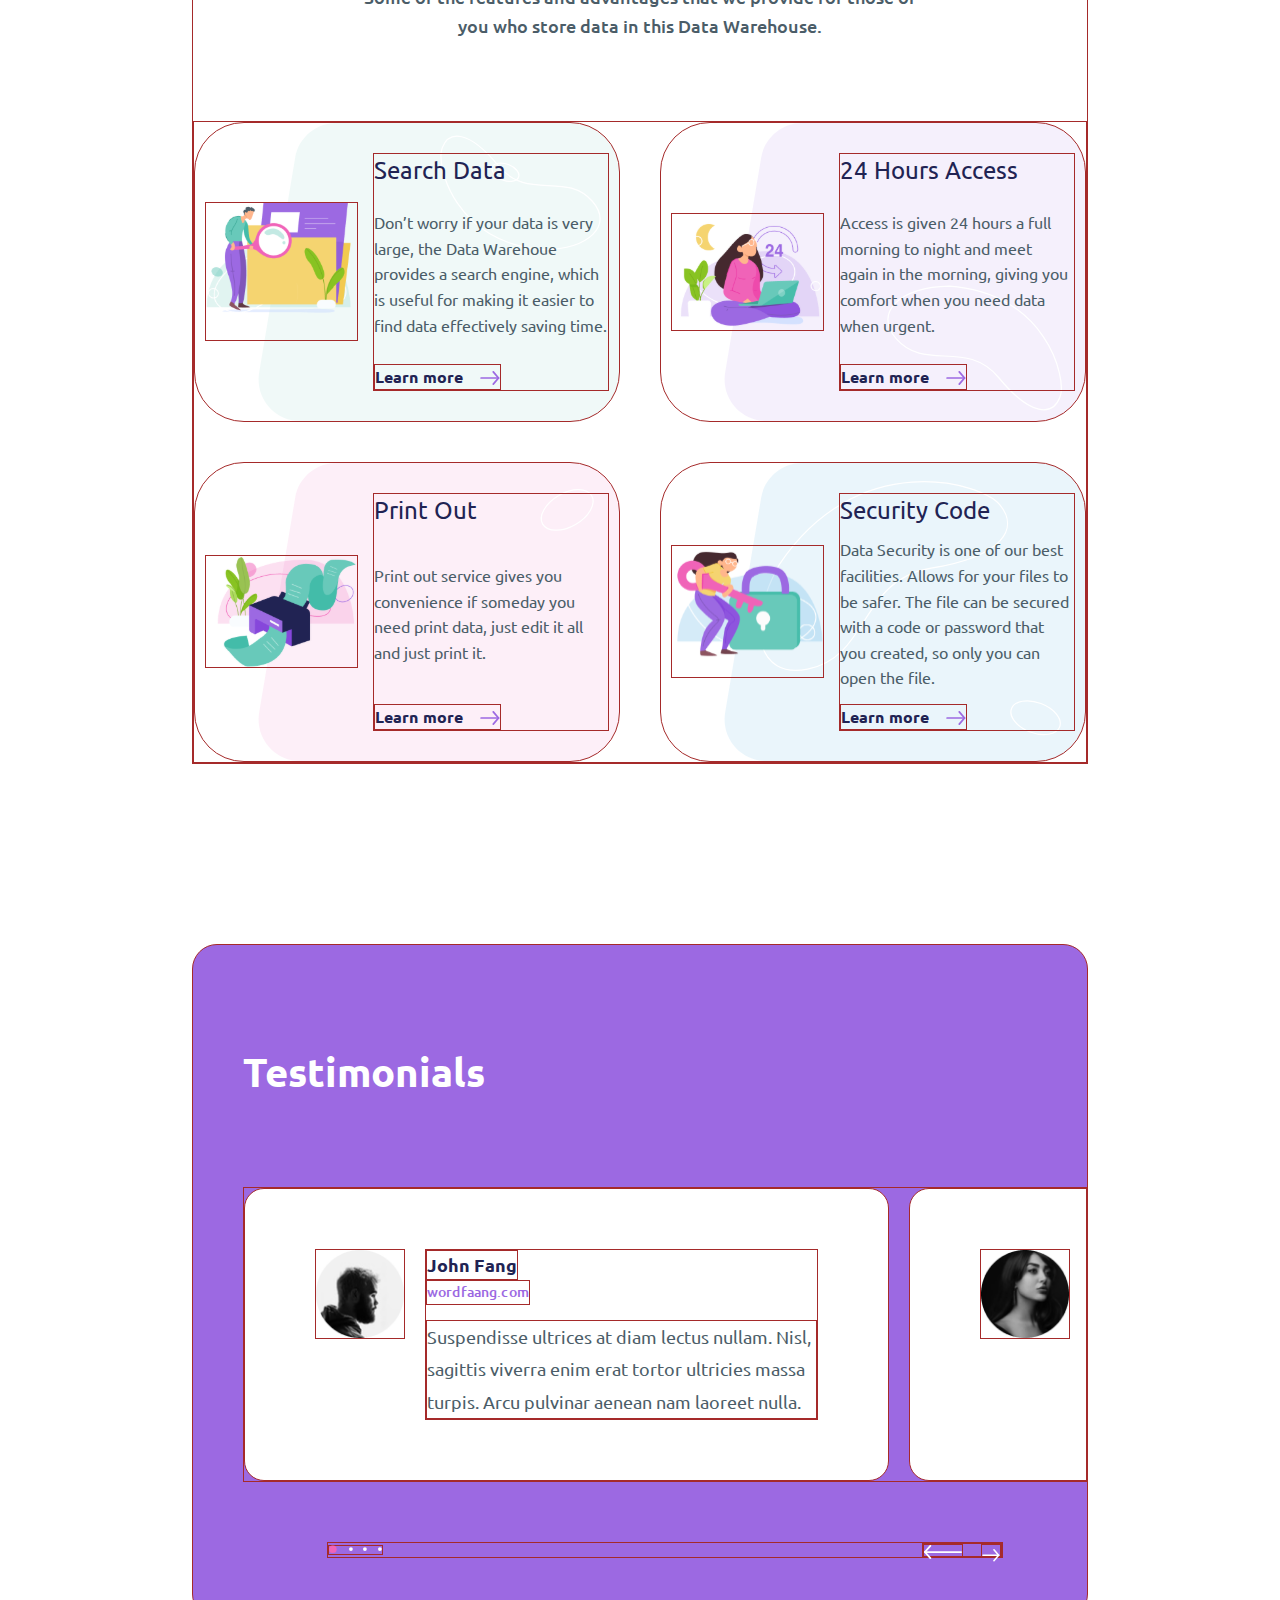
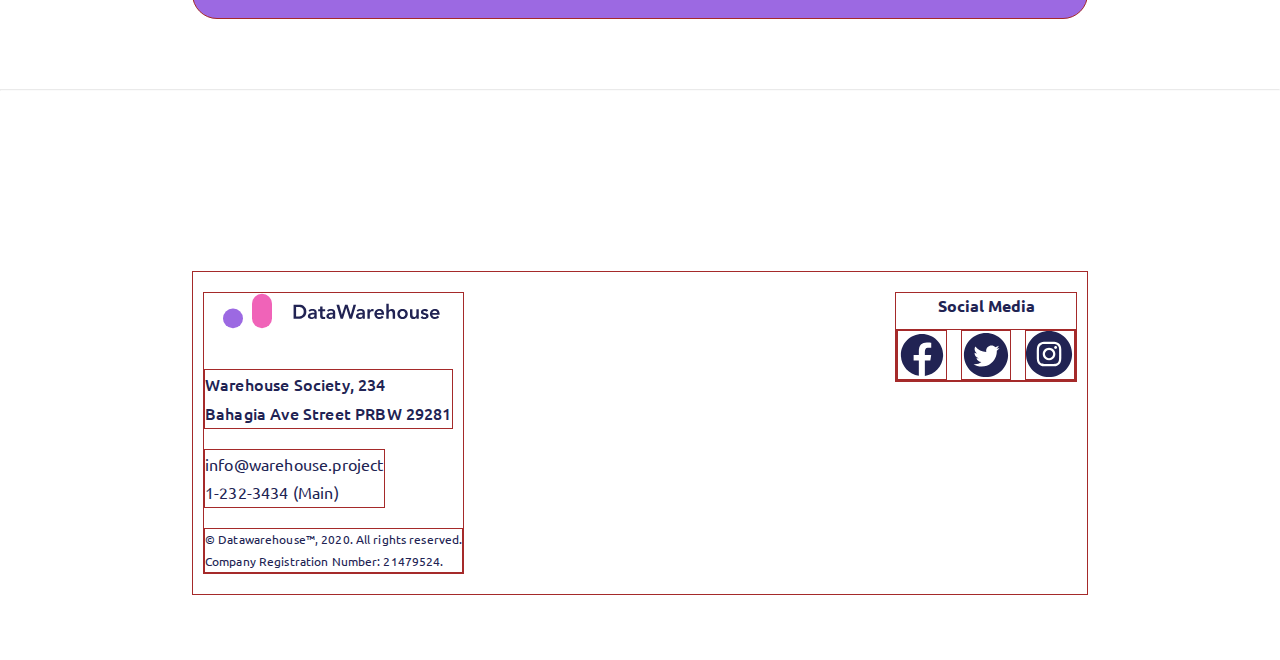
==== commit fb256f11: "final" ====
--- a/module1/index.html
+++ b/module1/index.html
@@ -131,11 +131,10 @@
               <img src="./images/image4.svg" alt="">
             </div>
             <div class="features-item__content">
-              <h3 class="features-item__title">Search Data</h3>
-              <p class="features-item__text">Don’t worry if your
-                data is very large, the Data Warehoue provides
-                a search engine, which is useful for making
-                it easier to find data effectively saving time.
+              <h3 class="features-item__title">24 Hours Access</h3>
+              <p class="features-item__text">Access is given 24 hours a full morning to night and
+              meet again in the morning, giving you comfort when
+              you need data when urgent.
               </p>
               <div class="features-item__more">
                 <a href="" class="features-item__link">Learn more<img class="features-item__icon"
@@ -151,11 +150,9 @@
               <img src="./images/image5.svg" alt="">
             </div>
             <div class="features-item__content">
-              <h3 class="features-item__title">Search Data</h3>
-              <p class="features-item__text">Don’t worry if your
-                data is very large, the Data Warehoue provides
-                a search engine, which is useful for making
-                it easier to find data effectively saving time.
+              <h3 class="features-item__title">Print Out</h3>
+              <p class="features-item__text">Print out service gives you convenience if someday
+              you need print data, just edit it all and just print it.
               </p>
               <div class="features-item__more">
                 <a href="" class="features-item__link">Learn more<img class="features-item__icon"
@@ -171,11 +168,10 @@
               <img src="./images/image6.svg" alt="">
             </div>
             <div class="features-item__content">
-              <h3 class="features-item__title">Search Data</h3>
-              <p class="features-item__text">Don’t worry if your
-                data is very large, the Data Warehoue provides
-                a search engine, which is useful for making
-                it easier to find data effectively saving time.
+              <h3 class="features-item__title">Security Code</h3>
+              <p class="features-item__text">Data Security is one of our best facilities. Allows for your files
+              to be safer. The file can be secured with a code or password that
+              you created, so only you can open the file.
               </p>
               <div class="features-item__more">
                 <a href="" class="features-item__link">Learn more<img class="features-item__icon"
--- a/module1/styles/style.css
+++ b/module1/styles/style.css
@@ -19,7 +19,9 @@
 @import url("./testimonials");
 @import url("./footer.css");
 
-
+div, article {
+  border: 1px solid brown;
+}
 
 * {
   box-sizing: border-box;
--- a/module1/styles/description.css
+++ b/module1/styles/description.css
@@ -42,6 +42,8 @@
 
   .description__image-container {
     flex-shrink: 1;
+    max-width: 469px;
+    max-height: 496px;
   }
 
   .description__content {
@@ -59,19 +61,22 @@
   }
 
   .description__body {
-    padding: 3% 4%;
+    padding: 2% 3%;
   }
 
   .description__image-container {
-    width: 469px;
-    height: 496px;
-    flex-shrink: 0;
+    width: 40%;
+    flex: 1 1 auto;
+    display: flex;
+    align-items: center;
   }
 
   .description__content {
     display: flex;
     flex-direction: column;
     justify-content: center;
+    width: 60%;
+    flex: 1 1 auto;
   }
 
   .description__text {
--- a/module1/styles/features.css
+++ b/module1/styles/features.css
@@ -1,224 +1,270 @@
-.bg-70 {
-  background-image: url('../images/backgrounds/bg-70.svg');
-}
-
-.bg-71 {
-  background-image: url('../images/backgrounds/bg-71.svg');
-}
-
-.bg-72 {
-  background-image: url('../images/backgrounds/bg-72.svg');
-}
-
-.bg-73 {
-  background-image: url('../images/backgrounds/bg-73.svg');
-}
-
-.features__body {
-  margin-bottom: 20vh;
-}
-
-.features__header {
-  display: flex;
-  flex-direction: column;
-  align-items: center;
-  margin-bottom: 60px;
-}
-
-.features__title {
-  font-style: normal;
-  font-weight: 700;
-  font-size: calc(30px + (10 + 10 * 0.7) * ((100vw - 320px) / 1600));
-  line-height: 130%;
-  color: #212353;
-  margin-bottom: 6%;
-}
-
-.features__text {
-  max-width: 584px;
-  font-style: normal;
-  font-weight: 500;
-  font-size: 18px;
-  text-align: center;
-  line-height: 120%;
-  color: #4B5D68;
-}
-
-.features__items {
-  display: flex;
-  flex-direction: column;
-  gap: 50px;
-}
-
-.features-item {
-  max-width: 530px;
-  display: flex;
-  flex-direction: column;
-  background-repeat: no-repeat;
-  background-position: center right;
-  background-size: auto 100%;
-}
-
-.features-item__image-container {
-  max-width: 230px;
-  height: auto;
-  margin: auto;
-}
-
-.features-item__content {
-  display: flex;
-  flex-direction: column;
-  gap: 10px;
-}
-
-.features-item__title {
-  font-style: normal;
-  font-weight: 400;
-  font-size: 24px;
-  line-height: 130%;
-  display: flex;
-  align-items: center;
-  color: #212353;
-}
-
-.features-item__text {
-  font-style: normal;
-  font-weight: 400;
-  font-size: 16px;
-  line-height: 120%;
-  color: #4B5D68;
-}
-
-.features-item__more {
-  width: 127px;
-  height: 26px;
-}
-
-.features-item__link {
-  display: flex;
-  justify-content: space-between;
-  align-items: center;
-  text-decoration: none;
-  width: 100%;
-  height: 100%;
-  font-style: normal;
-  font-weight: 800;
-  font-size: 16px;
-  line-height: 160%;
-  letter-spacing: 0.005em;
-  color: #212353;
-}
-
-.features-item__icon {
-  display: block;
-  width: 20px;
-  height: 14px;
-  margin-top: 3px;
-}
-
-@media screen and (min-width:576px) {
+  .bg-70 {
+    background: #effaf8;
+    border-radius: 50px;
+  }
+
+  .bg-71 {
+    background: #f5f0fc;
+    border-radius: 50px;
+  }
+
+  .bg-72 {
+    background: #feeff8;
+    border-radius: 50px;
+  }
+
+  .bg-73 {
+    background: #e9f5fc;
+    border-radius: 50px;
+  }
+
+  .features__body {
+    margin-bottom: 20vh;
+  }
+
+  .features__header {
+    display: flex;
+    flex-direction: column;
+    align-items: center;
+    margin-bottom: 60px;
+  }
+
+  .features__title {
+    font-style: normal;
+    font-weight: 700;
+    font-size: calc(30px + (10 + 10 * 0.7) * ((100vw - 320px) / 1600));
+    line-height: 130%;
+    color: #212353;
+    margin-bottom: 6%;
+  }
+
+  .features__text {
+    max-width: 584px;
+    font-style: normal;
+    font-weight: 500;
+    font-size: 18px;
+    text-align: center;
+    line-height: 120%;
+    color: #4B5D68;
+  }
+
+  .features__items {
+    display: flex;
+    flex-direction: column;
+    gap: 30px;
+  }
+
   .features-item {
     max-width: 530px;
     display: flex;
-    flex-direction: row;
-    gap: 20px;
+    flex-direction: column;
+    padding: 30px 20px;
+
   }
 
   .features-item__image-container {
-    flex: 1 2 30%;
+    max-width: 230px;
+    height: auto;
+    margin: auto;
   }
 
   .features-item__content {
-    flex: 2 1 70%;
-    gap: 20px;
-  }
-}
-
-@media screen and (min-width:768px) {
-  .features__items {
-    display: flex;
-    flex-direction: row;
-    flex-wrap: wrap;
-    gap: 30px;
-  }
-
-  .features-item {
+    display: flex;
+    flex-direction: column;
     gap: 10px;
-    flex-basis: calc(50% - 15px);
-  }
-
-}
-
-@media screen and (min-width:992px) {
-  .features__header {
-    margin-bottom: 80px;
-  }
-
-  .features__items {
-    gap: 20px;
-  }
-
-  .features-item {
-    height: 300px;
-    padding: 30px 10px;
-  }
-
-  .features-item__content {
-    gap: 0;
+  }
+
+  .features-item__title {
+    font-style: normal;
+    font-weight: 400;
+    font-size: 24px;
+    line-height: 130%;
+    display: flex;
+    align-items: center;
+    color: #212353;
+  }
+
+  .features-item__text {
+    font-style: normal;
+    font-weight: 400;
+    font-size: 16px;
+    line-height: 120%;
+    color: #4B5D68;
+  }
+
+  .features-item__more {
+    width: 127px;
+    height: 26px;
+    margin: auto;
+  }
+
+  .features-item__link {
+    display: flex;
     justify-content: space-between;
-  }
-
-  .features-item__text {
+    align-items: center;
+    text-decoration: none;
+    width: 100%;
+    height: 100%;
+    font-style: normal;
+    font-weight: 800;
+    font-size: 16px;
     line-height: 160%;
-  }
-}
-
-@media screen and (min-width:1200px) {
-  .features__text {
-    line-height: 160%;
-  }
-
-  .features-item {
-    gap: 15px;
-    flex-basis: calc(50% - 10px);
-  }
-
-  .features-item__image-container {
-    flex: 1 2 40%;
-  }
-
-  .features-item__content {
-    flex: 2 1 60%;
-  }
-}
-
-@media screen and (min-width:1600px) {
-  .features__body {
-    margin-bottom: 150px;
-  }
-
-  .features__header {
-    margin-bottom: 100px;
-  }
-
-  .features__items {
-    gap: 0px;
-    justify-content: space-between;
-  }
-
-  .features-item {
-    height: 358px;
-    padding: 40px 50px 40px 0px;
-    margin-bottom: 50px;
-  }
-
-  .features-item__image-container {
-    width: 230px;
-    flex: 0 0 auto;
-  }
-
-  .features-item__content {
-    width: 220px;
-    flex: 0 1 auto;
-  }
-}+    letter-spacing: 0.005em;
+    color: #212353;
+  }
+
+  .features-item__icon {
+    display: block;
+    width: 20px;
+    height: 14px;
+    margin-top: 3px;
+  }
+
+  @media screen and (min-width:576px) {
+    .features-item {
+      max-width: 530px;
+      display: flex;
+      flex-direction: row;
+      gap: 20px;
+    }
+
+    .features-item__image-container {
+      flex: 1 2 30%;
+    }
+
+    .features-item__content {
+      flex: 2 1 70%;
+      gap: 20px;
+    }
+  }
+
+  @media screen and (min-width:768px) {
+    .features__items {
+      display: flex;
+      flex-direction: row;
+      flex-wrap: wrap;
+      gap: 30px;
+    }
+
+    .features-item {
+      gap: 10px;
+      flex-basis: calc(50% - 15px);
+    }
+
+  }
+
+  @media screen and (min-width:992px) {
+    .features__header {
+      margin-bottom: 80px;
+    }
+
+    .features__items {
+      gap: 30px;
+      justify-content: space-between;
+    }
+
+    .features-item {
+      height: 300px;
+      padding: 30px 10px;
+    }
+
+    .features-item__content {
+      gap: 0;
+      justify-content: space-between;
+    }
+
+    .features-item__text {
+      line-height: 160%;
+    }
+
+    .bg-70 {
+      background: none;
+      background-image: url('../images/backgrounds/bg-70.svg');
+      background-repeat: no-repeat;
+      background-position: center right;
+      background-size: contain;
+    }
+
+    .bg-71 {
+      background: none;
+      background-image: url('../images/backgrounds/bg-71.svg');
+      background-repeat: no-repeat;
+      background-position: center right;
+      background-size: contain;
+    }
+
+    .bg-72 {
+      background: none;
+      background-image: url('../images/backgrounds/bg-72.svg');
+      background-repeat: no-repeat;
+      background-position: center right;
+      background-size: contain;
+    }
+
+    .bg-73 {
+      background: none;
+      background-image: url('../images/backgrounds/bg-73.svg');
+      background-repeat: no-repeat;
+      background-position: center right;
+      background-size: contain;
+    }
+  }
+
+  @media screen and (min-width:1200px) {
+    .features__text {
+      line-height: 160%;
+    }
+
+    .features__items {
+      gap: 40px;
+      justify-content: space-between;
+    }
+
+    .features-item {
+      gap: 15px;
+      flex-basis: calc(50% - 20px);
+    }
+
+    .features-item__image-container {
+      flex: 1 2 40%;
+    }
+
+    .features-item__content {
+      flex: 2 1 60%;
+    }
+
+    .features-item__more {
+      margin: 0;
+    }
+  }
+
+  @media screen and (min-width:1600px) {
+    .features__body {
+      margin-bottom: 150px;
+    }
+
+    .features__header {
+      margin-bottom: 100px;
+    }
+
+    .features__items {
+      gap: 60px;
+      justify-content: space-between;
+    }
+
+    .features-item {
+      height: 358px;
+      padding: 40px 50px 40px 0px;
+      margin-bottom: 50px;
+    }
+
+    .features-item__image-container {
+      width: 230px;
+      flex: 0 0 auto;
+    }
+
+    .features-item__content {
+      width: 220px;
+      flex: 0 1 auto;
+    }
+  }--- a/module1/styles/testimonials.css
+++ b/module1/styles/testimonials.css
@@ -124,12 +124,20 @@
   height: 14px;
 }
 
+.testimonials__back:hover {
+  cursor: pointer;
+}
+
 .testimonials__forward {
   display: block;
   width: 20px;
   height: 14px;
 }
 
+.testimonials__forward:hover {
+  cursor: pointer;
+}
+
 @media screen and (min-width:576px) {
   .testimonials__content {
     padding: 30px 25px;
